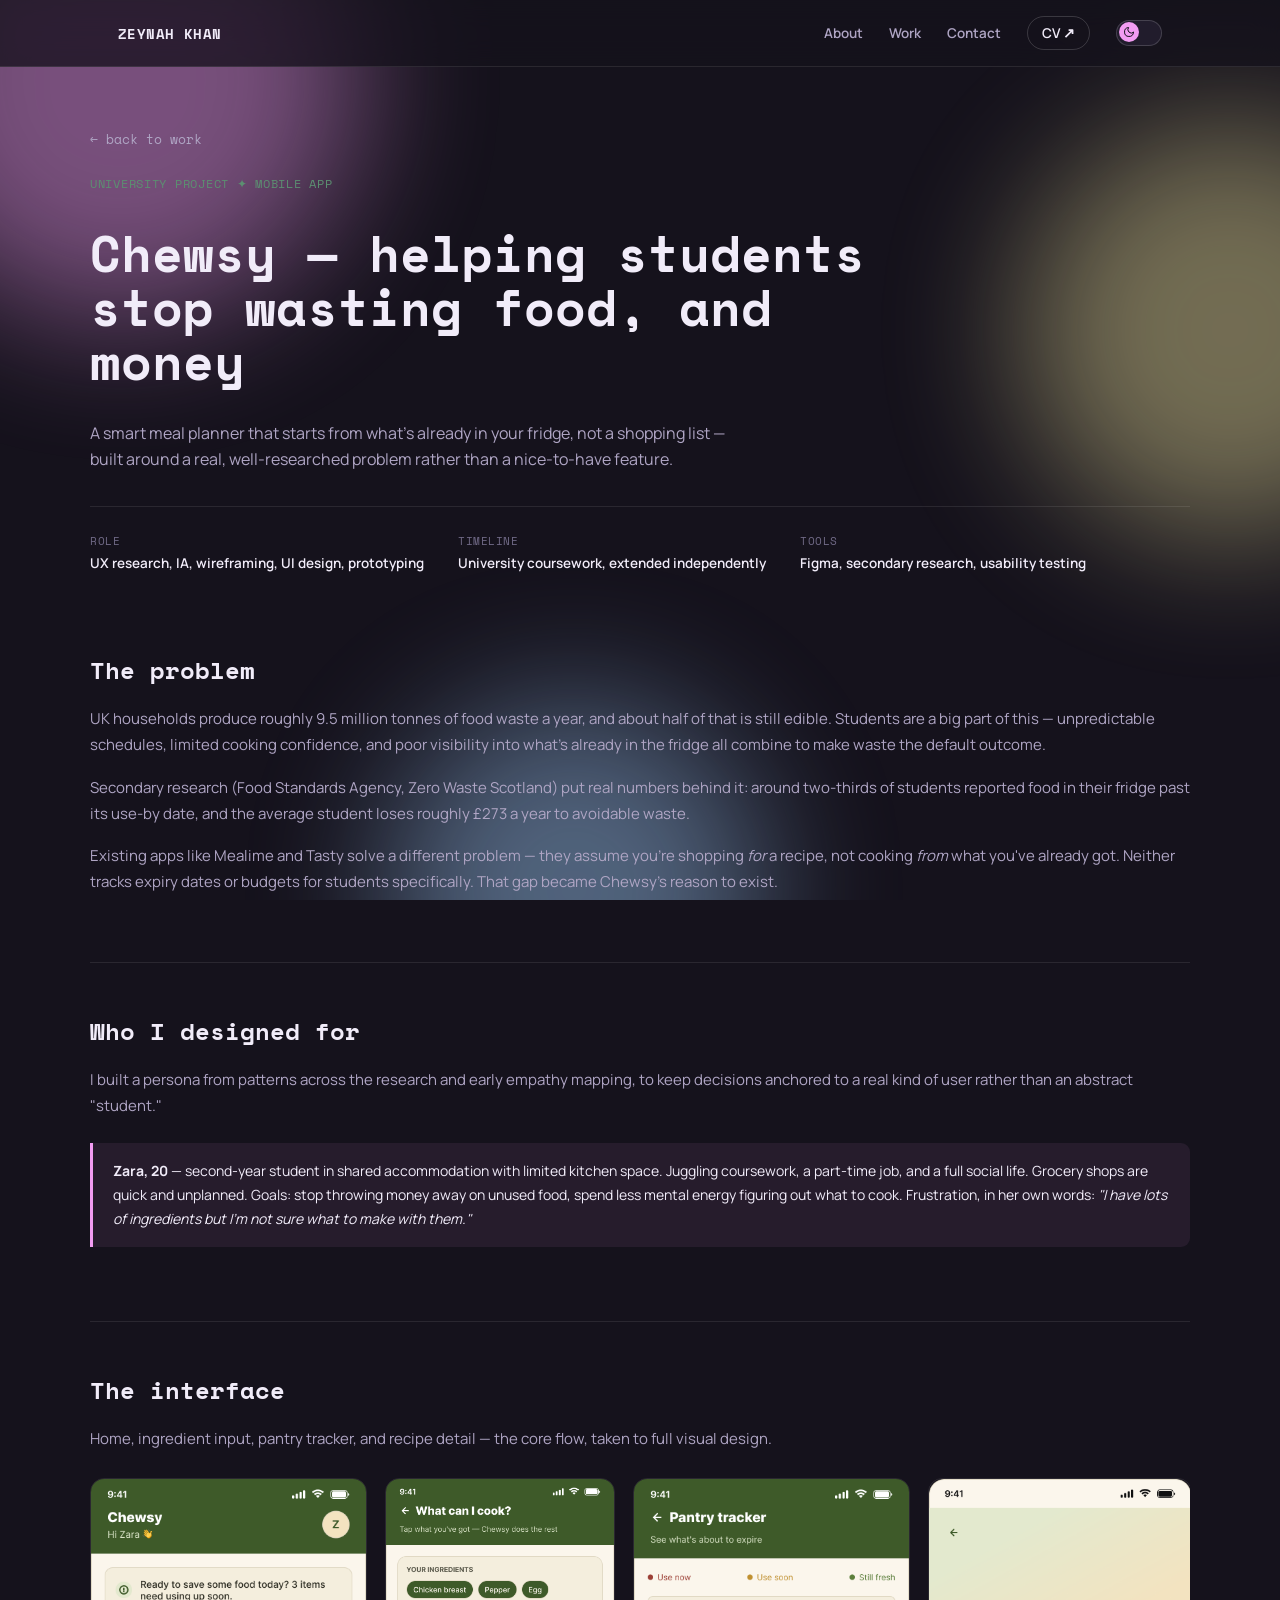
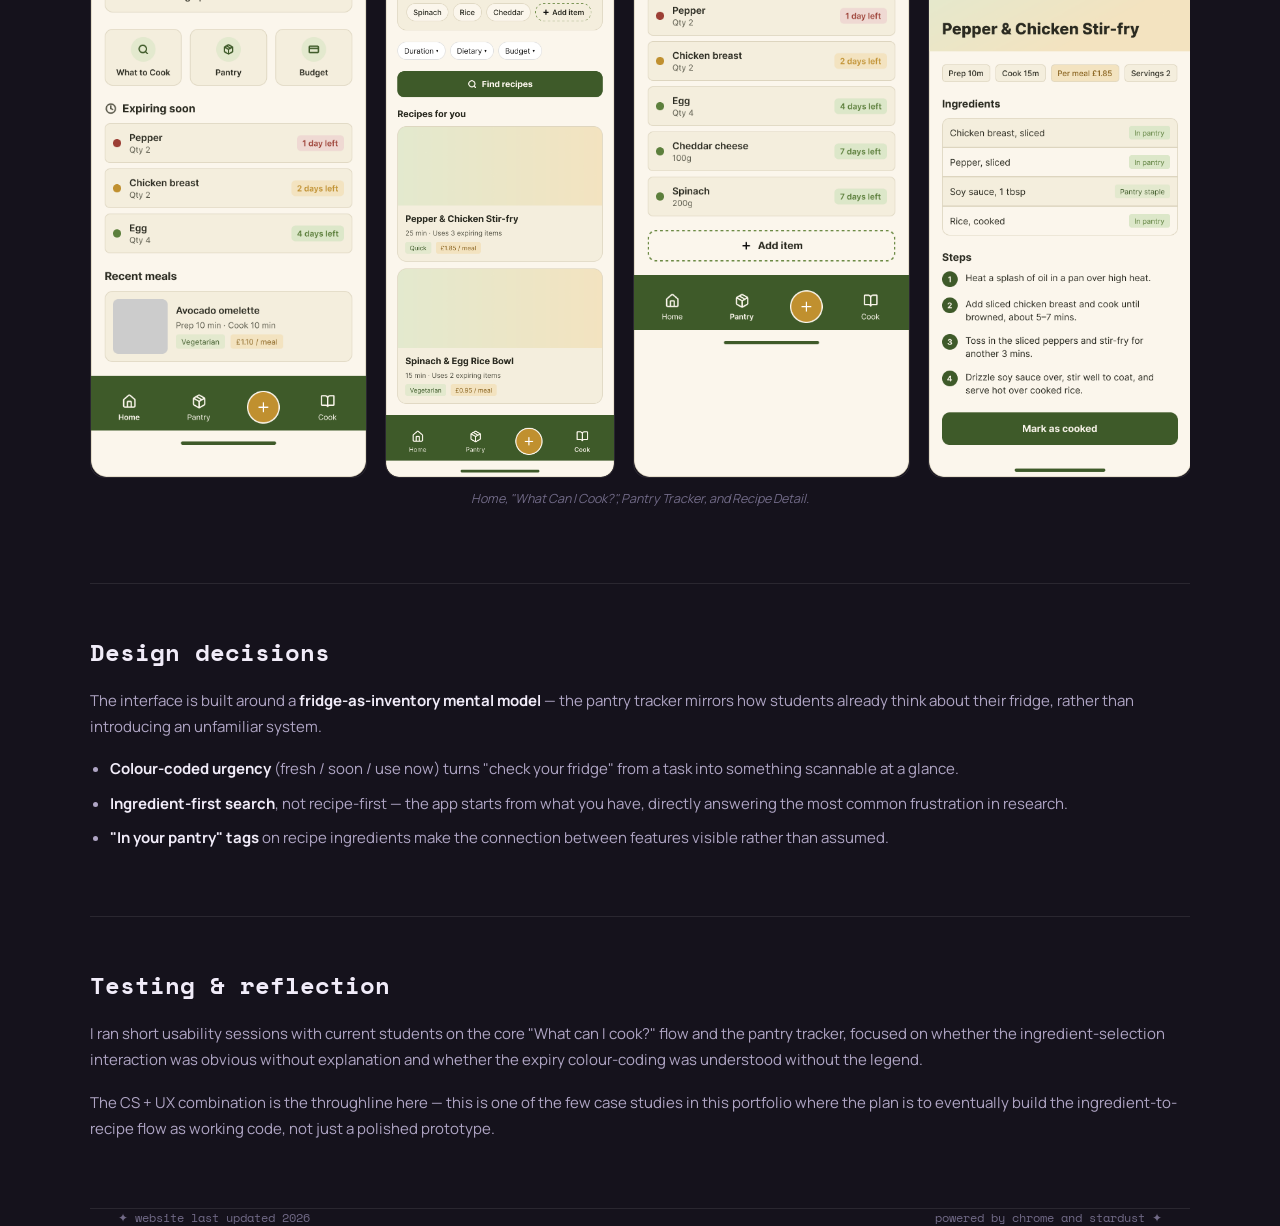
==== pages/chewsy.html @ 66c687a0 "Initial commit" ====
<!DOCTYPE html>
<html lang="en" data-theme="dark">
<head>
<meta charset="UTF-8">
<meta name="viewport" content="width=device-width, initial-scale=1.0">
<title>Chewsy — Zeynah Khan</title>
<link rel="stylesheet" href="../styles.css">
</head>
<body>

<div class="aura-field">
  <div class="aura-blob b1"></div>
  <div class="aura-blob b2"></div>
  <div class="aura-blob b3"></div>
</div>

<nav class="site-nav">
  <div class="nav-inner">
    <a href="../index.html" class="nav-name">ZEYNAH KHAN</a>
    <div class="nav-links">
      <a href="../index.html#about">About</a>
      <a href="../index.html#work">Work</a>
      <a href="../index.html#contact">Contact</a>
      <a href="../assets/cv/ZeynahKhan_CV.pdf" class="nav-cv">CV ↗</a>
      <div class="theme-toggle" onclick="toggleTheme()" role="button" aria-label="Toggle light and dark theme">
        <div class="toggle-knob">
          <svg class="icon-moon" viewBox="0 0 24 24" stroke-linecap="round" stroke-linejoin="round"><path d="M21 12.8A9 9 0 1111.2 3 7 7 0 0021 12.8z"/></svg>
          <svg class="icon-sun" viewBox="0 0 24 24" stroke-linecap="round" stroke-linejoin="round"><circle cx="12" cy="12" r="4"/><path d="M12 2v2M12 20v2M4.9 4.9l1.4 1.4M17.7 17.7l1.4 1.4M2 12h2M20 12h2M4.9 19.1l1.4-1.4M17.7 6.3l1.4-1.4"/></svg>
        </div>
      </div>
    </div>
  </div>
</nav>

<header class="wrap cs-header">
  <a href="../index.html#work" class="back-link">← back to work</a>
  <div class="cs-eyebrow">University project ✦ Mobile app</div>
  <h1 class="cs-title">Chewsy — helping students stop wasting food, and money</h1>
  <p class="cs-dek">A smart meal planner that starts from what's already in your fridge, not a shopping list — built around a real, well-researched problem rather than a nice-to-have feature.</p>
  <div class="cs-meta">
    <div class="cs-meta-item"><div class="l">Role</div><div class="v">UX research, IA, wireframing, UI design, prototyping</div></div>
    <div class="cs-meta-item"><div class="l">Timeline</div><div class="v">University coursework, extended independently</div></div>
    <div class="cs-meta-item"><div class="l">Tools</div><div class="v">Figma, secondary research, usability testing</div></div>
  </div>
</header>

<section class="wrap cs-section" style="border-top:none;">
  <div class="cs-h2">The problem</div>
  <div class="cs-body">
    <p>UK households produce roughly 9.5 million tonnes of food waste a year, and about half of that is still edible. Students are a big part of this — unpredictable schedules, limited cooking confidence, and poor visibility into what's already in the fridge all combine to make waste the default outcome.</p>
    <p>Secondary research (Food Standards Agency, Zero Waste Scotland) put real numbers behind it: around two-thirds of students reported food in their fridge past its use-by date, and the average student loses roughly £273 a year to avoidable waste.</p>
    <p>Existing apps like Mealime and Tasty solve a different problem — they assume you're shopping <em>for</em> a recipe, not cooking <em>from</em> what you've already got. Neither tracks expiry dates or budgets for students specifically. That gap became Chewsy's reason to exist.</p>
  </div>
</section>

<section class="wrap cs-section">
  <div class="cs-h2">Who I designed for</div>
  <div class="cs-body">
    <p>I built a persona from patterns across the research and early empathy mapping, to keep decisions anchored to a real kind of user rather than an abstract "student."</p>
  </div>
  <div class="callout">
    <p><strong>Zara, 20</strong> — second-year student in shared accommodation with limited kitchen space. Juggling coursework, a part-time job, and a full social life. Grocery shops are quick and unplanned. Goals: stop throwing money away on unused food, spend less mental energy figuring out what to cook. Frustration, in her own words: <em>"I have lots of ingredients but I'm not sure what to make with them."</em></p>
  </div>
</section>

<section class="wrap cs-section">
  <div class="cs-h2">The interface</div>
  <div class="cs-body">
    <p>Home, ingredient input, pantry tracker, and recipe detail — the core flow, taken to full visual design.</p>
  </div>
  <div class="cs-img-row">
    <img src="../assets/images/wireframe-home.png" alt="Chewsy Home screen">
    <img src="../assets/images/wireframe-cook.png" alt="Chewsy What Can I Cook screen">
    <img src="../assets/images/wireframe-pantry.png" alt="Chewsy Pantry Tracker screen">
    <img src="../assets/images/wireframe-recipe-detail.png" alt="Chewsy Recipe Detail screen">
  </div>
  <div style="text-align: center;" class="cs-caption">Home, "What Can I Cook?", Pantry Tracker, and Recipe Detail.</div>
</section>

<section class="wrap cs-section">
  <div class="cs-h2">Design decisions</div>
  <div class="cs-body">
    <p>The interface is built around a <strong>fridge-as-inventory mental model</strong> — the pantry tracker mirrors how students already think about their fridge, rather than introducing an unfamiliar system.</p>
    <ul>
      <li><strong>Colour-coded urgency</strong> (fresh / soon / use now) turns "check your fridge" from a task into something scannable at a glance.</li>
      <li><strong>Ingredient-first search</strong>, not recipe-first — the app starts from what you have, directly answering the most common frustration in research.</li>
      <li><strong>"In your pantry" tags</strong> on recipe ingredients make the connection between features visible rather than assumed.</li>
    </ul>
  </div>
</section>

<section class="wrap cs-section">
  <div class="cs-h2">Testing &amp; reflection</div>
  <div class="cs-body">
    <p>I ran short usability sessions with current students on the core "What can I cook?" flow and the pantry tracker, focused on whether the ingredient-selection interaction was obvious without explanation and whether the expiry colour-coding was understood without the legend.</p>
    <p>The CS + UX combination is the throughline here — this is one of the few case studies in this portfolio where the plan is to eventually build the ingredient-to-recipe flow as working code, not just a polished prototype.</p>
  </div>
</section>

<footer class="wrap">
  <div class="footer-row">
    <span>✦ website last updated 2026</span>
    <span>powered by chrome and stardust ✦</span>
  </div>
</footer>

<script src="../script.js"></script>
</body>
</html>
---- styles.css ----
/* ============================================
   ZEYNAH KHAN — PORTFOLIO
   Design system: terminal chrome + soft aura
   ============================================ */

@import url('https://fonts.googleapis.com/css2?family=Space+Mono:wght@400;700&family=Manrope:wght@400;500;600;700;800&display=swap');

:root{
  /* ---- dark (default) ---- */
  --ink:#15121C;
  --ink-raised:#1D1926;
  --ink-card:#211C2C;
  --line:rgba(255,255,255,0.09);
  --line-strong:rgba(255,255,255,0.16);
  --text:#F1ECF9;
  --text-sub:#AFA5C4;
  --text-faint:#716A87;

  --aura-violet:#f29cf2;
  --aura-peach:#e6dc97;
  --aura-blue:#9AC6F2;
  --phosphor:#47c87a;
  --phosphor-dim:#5C8F71;
  --signal:#F2C879;

  --code-keyword:#457fcb;
  --code-property:#8FCBEA;
  --code-string:#F2B880;
  --code-comment:#47c863;

  --mac-red:#F2857A;
  --mac-yellow:#F2C879;
  --mac-green:#8FE3B0;

  --radius-lg:20px;
  --radius-md:14px;
  --radius-sm:9px;
  --maxw:1100px;
}

[data-theme="light"]{
  --ink:#FAF6F0;
  --ink-raised:#FFFFFF;
  --ink-card:#FFFFFF;
  --line:rgba(21,18,28,0.1);
  --line-strong:rgba(21,18,28,0.18);
  --text:#1F1B29;
  --text-sub:#5C5570;
  --text-faint:#93899E;

  --phosphor-dim:#3E8A5C;
}

*{ box-sizing:border-box; }
html{ scroll-behavior:smooth; }
body{
  margin:0;
  background:var(--ink);
  color:var(--text);
  font-family:'Manrope',sans-serif;
  -webkit-font-smoothing:antialiased;
  transition:background .3s ease, color .3s ease;
  overflow-x:hidden;
}
::selection{ background:var(--aura-violet); color:#15121C; }
a{ color:inherit; text-decoration:none; }
img{ max-width:100%; display:block; }

.mono{ font-family:'Space Mono',monospace; }

/* ---- aura background ---- */
.aura-field{
  position:fixed; inset:0; z-index:0; pointer-events:none; overflow:hidden;
}
.aura-blob{
  position:absolute; border-radius:50%; filter:blur(70px); opacity:.45;
}
[data-theme="light"] .aura-blob{ opacity:.35; }
.aura-blob.b1{ width:480px;height:480px; background:var(--aura-violet); top:-160px; left:-120px; }
.aura-blob.b2{ width:420px;height:420px; background:var(--aura-peach); top:120px; right:-160px; }
.aura-blob.b3{ width:380px;height:380px; background:var(--aura-blue); bottom:-180px; left:30%; }

@media (prefers-reduced-motion: no-preference){
  .aura-blob{ animation:drift 22s ease-in-out infinite alternate; }
  .aura-blob.b2{ animation-duration:26s; animation-delay:-6s; }
  .aura-blob.b3{ animation-duration:30s; animation-delay:-12s; }
}
@keyframes drift{
  from{ transform:translate(0,0) scale(1); }
  to{ transform:translate(30px,-25px) scale(1.08); }
}

/* ---- layout shell ---- */
.wrap{ max-width:var(--maxw); margin:0 auto; padding:0 28px; position:relative; z-index:1; }

/* ---- nav ---- */
.site-nav{
  position:sticky; top:0; z-index:50;
  backdrop-filter:blur(14px) saturate(140%);
  background:color-mix(in srgb, var(--ink) 78%, transparent);
  border-bottom:1px solid var(--line);
}
.nav-inner{ display:flex; align-items:center; justify-content:space-between; padding:16px 28px; max-width:var(--maxw); margin:0 auto; }
.nav-name{ font-family:'Space Mono',monospace; font-weight:700; font-size:14px; letter-spacing:.03em; }
.nav-links{ display:flex; align-items:center; gap:26px; font-size:13.5px; font-weight:600; }
.nav-links a{ color:var(--text-sub); transition:color .15s ease; }
.nav-links a:hover{ color:var(--text); }
.nav-cv{
  color:var(--text) !important; border:1.4px solid var(--line-strong); border-radius:20px; padding:7px 14px;
}
.theme-toggle{
  width:46px; height:26px; border-radius:20px; background:var(--ink-card); border:1.4px solid var(--line-strong);
  position:relative; cursor:pointer; flex-shrink:0;
}
.toggle-knob{
  position:absolute; top:1px; left:2px; width:20px;height:20px; border-radius:50%;
  background:var(--aura-violet); display:flex; align-items:center; justify-content:center;
  transition:transform .25s ease, background .25s ease; transform:translateX(0);
}
.toggle-knob svg{ width:12px; height:12px; stroke:#15121C; fill:none; stroke-width:2; }
[data-theme="light"] .toggle-knob{ transform:translateX(20px); background:var(--signal); }
.icon-moon{ display:block; }
.icon-sun{ display:none; }
[data-theme="light"] .icon-moon{ display:none; }
[data-theme="light"] .icon-sun{ display:block; }
.mobile-nav-btn{ display:none; }

/* ---- eyebrow chip ---- */
.chip{
  display:inline-flex; align-items:center; gap:7px;
  font-family:'Space Mono',monospace; font-size:11px; font-weight:700; letter-spacing:.05em; text-transform:uppercase;
  padding:6px 12px; border-radius:20px; border:1px solid var(--line-strong); color:var(--text-sub);
}
.chip .dot{ width:6px;height:6px;border-radius:50%; background:var(--phosphor); box-shadow:0 0 8px var(--phosphor); }

/* ---- hero ---- */
.hero{ padding:96px 0 70px; position:relative; }
.hero-name{
  font-family:'Space Mono',monospace; font-weight:700;
  font-size:clamp(40px, 8vw, 76px); line-height:1.02; letter-spacing:-.01em; margin:22px 0 18px;
}
.cursor{ display:inline-block; width:.5ch; background:var(--phosphor); margin-left:4px; animation:blink 1s step-end infinite; }
@keyframes blink{ 50%{ opacity:0; } }
.hero-tag{ font-size:clamp(16px,2.4vw,20px); color:var(--text-sub); max-width:560px; line-height:1.5; }
.hero-cta{ display:flex; gap:14px; margin-top:34px; flex-wrap:wrap; }
.btn{
  font-family:'Manrope',sans-serif; font-weight:700; font-size:14px; padding:13px 22px; border-radius:14px;
  cursor:pointer; border:1.4px solid transparent; transition:transform .15s ease, opacity .15s ease;
}
.btn:hover{ transform:translateY(-1px); }
.btn-solid{ background:var(--text); color:var(--ink); }
[data-theme="light"] .btn-solid{ background:var(--ink-card); border:1.4px solid var(--line-strong); color:var(--text); }
.btn-ghost{ border-color:var(--line-strong); color:var(--text); }

/* ---- terminal window chrome (signature element) ---- */
.term{
  background:var(--ink-card); border:1px solid var(--line); border-radius:var(--radius-lg);
  overflow:hidden; box-shadow:0 30px 60px -30px rgba(0,0,0,0.5);
}
.term-head{
  display:flex; align-items:center; gap:16px; padding:12px 16px; border-bottom:1px solid var(--line);
  background:color-mix(in srgb, var(--ink-card) 92%, white 4%);
}
.term-dots{ display:flex; gap:6px; }
.term-dots span{ width:10px;height:10px;border-radius:50%; }
.term-dots span:nth-child(1){ background:var(--mac-red); }
.term-dots span:nth-child(2){ background:var(--mac-yellow); }
.term-dots span:nth-child(3){ background:var(--mac-green); }
.term-title{ font-family:'Space Mono',monospace; font-size:11.5px; color:var(--text-faint); }
.term-body{ padding:24px 26px; }

/* ---- about section ---- */
.section{ padding:70px 0; position:relative; }
.section-label{
  font-family:'Space Mono',monospace; font-size:12px; font-weight:700; letter-spacing:.08em; text-transform:uppercase;
  color:var(--text-faint); margin-bottom:20px; display:flex; align-items:center; gap:10px;
}
.section-label::after{ content:''; flex:1; height:1px; background:var(--line); }

.code-block{ font-family:'Space Mono',monospace; font-size:13.5px; line-height:1.9; }
.code-comment{ color:var(--code-comment); font-style: italic; }
.code-key{ color:var(--code-keyword); }
.code-string{ color:var(--code-string); }
.code-punct{ color:var(--text-faint); }
.code-property{ color:var(--code-property); }
.about-grid{ display:grid; grid-template-columns:1.1fr .9fr; gap:40px; align-items:center; }
.about-copy p{ color:var(--text-sub); line-height:1.75; font-size:15px; }
.focus-tags{ display:flex; flex-wrap:wrap; gap:8px; margin-top:18px; }
.focus-tag{
  font-family:'Space Mono',monospace; font-size:11.5px; padding:6px 11px; border-radius:8px;
  background:color-mix(in srgb, var(--phosphor) 14%, transparent); color:var(--phosphor-dim); border:1px solid color-mix(in srgb, var(--phosphor) 30%, transparent);
}

/* ---- project cards ---- */
.project-grid{ display:grid; grid-template-columns:repeat(2,1fr); gap:24px; }
.project-card{
  background:var(--ink-card); border:1px solid var(--line); border-radius:var(--radius-lg); overflow:hidden;
  display:flex; flex-direction:column; transition:transform .2s ease, border-color .2s ease;
}
.project-card:hover{ transform:translateY(-4px); border-color:var(--line-strong); }
.project-card.soon{ opacity:.55; }
.project-media{
  aspect-ratio:16/10; background:linear-gradient(150deg, var(--aura-violet), var(--aura-peach));
  position:relative; overflow:hidden; display:flex; align-items:center; justify-content:center;
}
.project-media img{ width:100%; height:100%; object-fit:cover; }
.project-media .ph{ font-family:'Space Mono',monospace; color:rgba(21,18,28,0.55); font-size:13px; font-weight:700; }
.project-body{ padding:22px; display:flex; flex-direction:column; gap:10px; flex:1; }
.project-eyebrow{ font-family:'Space Mono',monospace; font-size:10.5px; color:var(--text-faint); text-transform:uppercase; letter-spacing:.04em; }
.project-title{ font-family:'Space Mono',monospace; font-weight:700; font-size:19px; }
.project-desc{ font-size:13.5px; color:var(--text-sub); line-height:1.6; flex:1; }
.tag-row{ display:flex; flex-wrap:wrap; gap:6px; margin-top:4px; }
.tag{
  font-size:10.5px; font-weight:700; padding:4px 9px; border-radius:20px;
  background:color-mix(in srgb, var(--aura-violet) 16%, transparent); color:var(--aura-violet);
}
.project-link{ font-family:'Space Mono',monospace; font-size:12.5px; font-weight:700; color:var(--text); margin-top:6px; display:inline-flex; align-items:center; gap:6px; }

/* ---- contact ---- */
.contact-block{ text-align:center; padding:90px 0 60px; }
.contact-title{ font-family:'Space Mono',monospace; font-weight:700; font-size:clamp(30px,5vw,48px); }
.contact-sub{ color:var(--text-sub); margin-top:12px; font-size:15px; }
.contact-links{ display:flex; justify-content:center; gap:16px; margin-top:30px; flex-wrap:wrap; }
.contact-link{
  font-family:'Space Mono',monospace; font-size:13px; font-weight:700; padding:12px 20px; border-radius:14px;
  border:1.4px solid var(--line-strong);
}
.contact-link:hover{ border-color:var(--phosphor); color:var(--phosphor-dim); }

footer{ border-top:1px solid var(--line); padding:26px 0; }
.footer-row{ display:flex; justify-content:space-between; align-items:center; font-family:'Space Mono',monospace; font-size:11.5px; color:var(--text-faint); flex-wrap:wrap; gap:8px; }

/* ---- case study pages ---- */
.cs-header{ padding:60px 0 30px; }
.back-link{ font-family:'Space Mono',monospace; font-size:12.5px; color:var(--text-sub); display:inline-flex; align-items:center; gap:6px; margin-bottom:26px; }
.back-link:hover{ color:var(--text); }
.cs-eyebrow{ font-family:'Space Mono',monospace; font-size:12px; color:var(--phosphor-dim); text-transform:uppercase; letter-spacing:.06em; margin-bottom:14px; }
.cs-title{ font-family:'Space Mono',monospace; font-weight:700; font-size:clamp(30px,5.5vw,50px); line-height:1.08; max-width:820px; }
.cs-dek{ font-size:16px; color:var(--text-sub); max-width:640px; margin-top:16px; line-height:1.6; }
.cs-meta{ display:flex; gap:34px; flex-wrap:wrap; margin-top:34px; padding-top:26px; border-top:1px solid var(--line); }
.cs-meta-item .l{ font-family:'Space Mono',monospace; font-size:10.5px; color:var(--text-faint); text-transform:uppercase; letter-spacing:.05em; }
.cs-meta-item .v{ font-size:13.5px; font-weight:600; margin-top:5px; }

.cs-section{ padding:50px 0; border-top:1px solid var(--line); }
.cs-h2{ font-family:'Space Mono',monospace; font-weight:700; font-size:24px; margin-bottom:18px; }
.cs-body p{ color:var(--text-sub); line-height:1.75; font-size:15px; margin-bottom:16px; }
.cs-body strong{ color:var(--text); }
.cs-body ul{ color:var(--text-sub); line-height:1.75; font-size:15px; padding-left:20px; }
.cs-body li{ margin-bottom:8px; }
.cs-body a{ color:var(--phosphor-dim); text-decoration:underline; text-underline-offset:3px; }
.cs-img{ border-radius:var(--radius-md); border:1px solid var(--line); margin:26px 0; overflow:hidden; }
.cs-img img{ width:100%; }
.cs-caption{ font-size:12.5px; color:var(--text-faint); margin-top:-14px; margin-bottom:26px; font-style:italic; }

.cs-img-row{
  display:flex; gap:18px; overflow-x:auto; margin:26px 0;
}
.cs-img-row img{
  height:600px; width:auto; border-radius:var(--radius-md); border:1px solid var(--line); flex-shrink:0;
}

.cs-table{ width:100%; border-collapse:collapse; font-size:13.5px; margin:20px 0; }
.cs-table th, .cs-table td{ text-align:left; padding:10px 14px; border-bottom:1px solid var(--line); color:var(--text-sub); }
.cs-table th{ font-family:'Space Mono',monospace; font-size:11px; text-transform:uppercase; color:var(--text-faint); letter-spacing:.04em; }
.cs-table td:first-child{ color:var(--text); font-weight:600; }

.proto-embed{
  margin:30px 0; border-radius:var(--radius-lg); overflow:hidden; border:1px solid var(--line);
  background:var(--ink-card);
}
.proto-embed-head{ display:flex; align-items:center; justify-content:space-between; padding:14px 18px; border-bottom:1px solid var(--line); }
.proto-embed-head .term-title{ font-size:12px; }
.proto-open{ font-family:'Space Mono',monospace; font-size:11.5px; font-weight:700; color:var(--phosphor-dim); border:1px solid color-mix(in srgb, var(--phosphor) 40%, transparent); padding:6px 12px; border-radius:20px; }
.proto-embed iframe{ width:100%; height:780px; border:none; display:block; background:#EAE4EF; }

.callout{
  border-left:3px solid var(--aura-violet); background:color-mix(in srgb, var(--aura-violet) 8%, transparent);
  padding:16px 20px; border-radius:0 var(--radius-sm) var(--radius-sm) 0; margin:24px 0;
}
.callout p{ margin:0; color:var(--text); font-size:14px; line-height:1.7; }

.soon-box{
  text-align:center; padding:80px 20px; border:1px dashed var(--line-strong); border-radius:var(--radius-lg); margin-top:20px;
}
.soon-box .big{ font-family:'Space Mono',monospace; font-size:22px; font-weight:700; margin-bottom:10px; }
.soon-box p{ color:var(--text-sub); font-size:14px; }

/* ---- responsive ---- */
@media (max-width:860px){
  .about-grid{ grid-template-columns:1fr; gap:30px; }
  .project-grid{ grid-template-columns:1fr; }
  .cs-meta{ gap:20px; }
  .proto-embed iframe{ height:640px; }
}

@media (max-width:640px){
  .nav-inner{ padding:14px 18px; }
  .nav-links{ gap:12px; }
  .nav-links a:not(.nav-cv){ display:none; }
  .nav-cv{ padding:6px 11px; font-size:12.5px; }
  .hero{ padding:64px 0 46px; }
  .wrap{ padding:0 18px; }
  .section{ padding:50px 0; }
  .cs-header{ padding:40px 0 20px; }
}
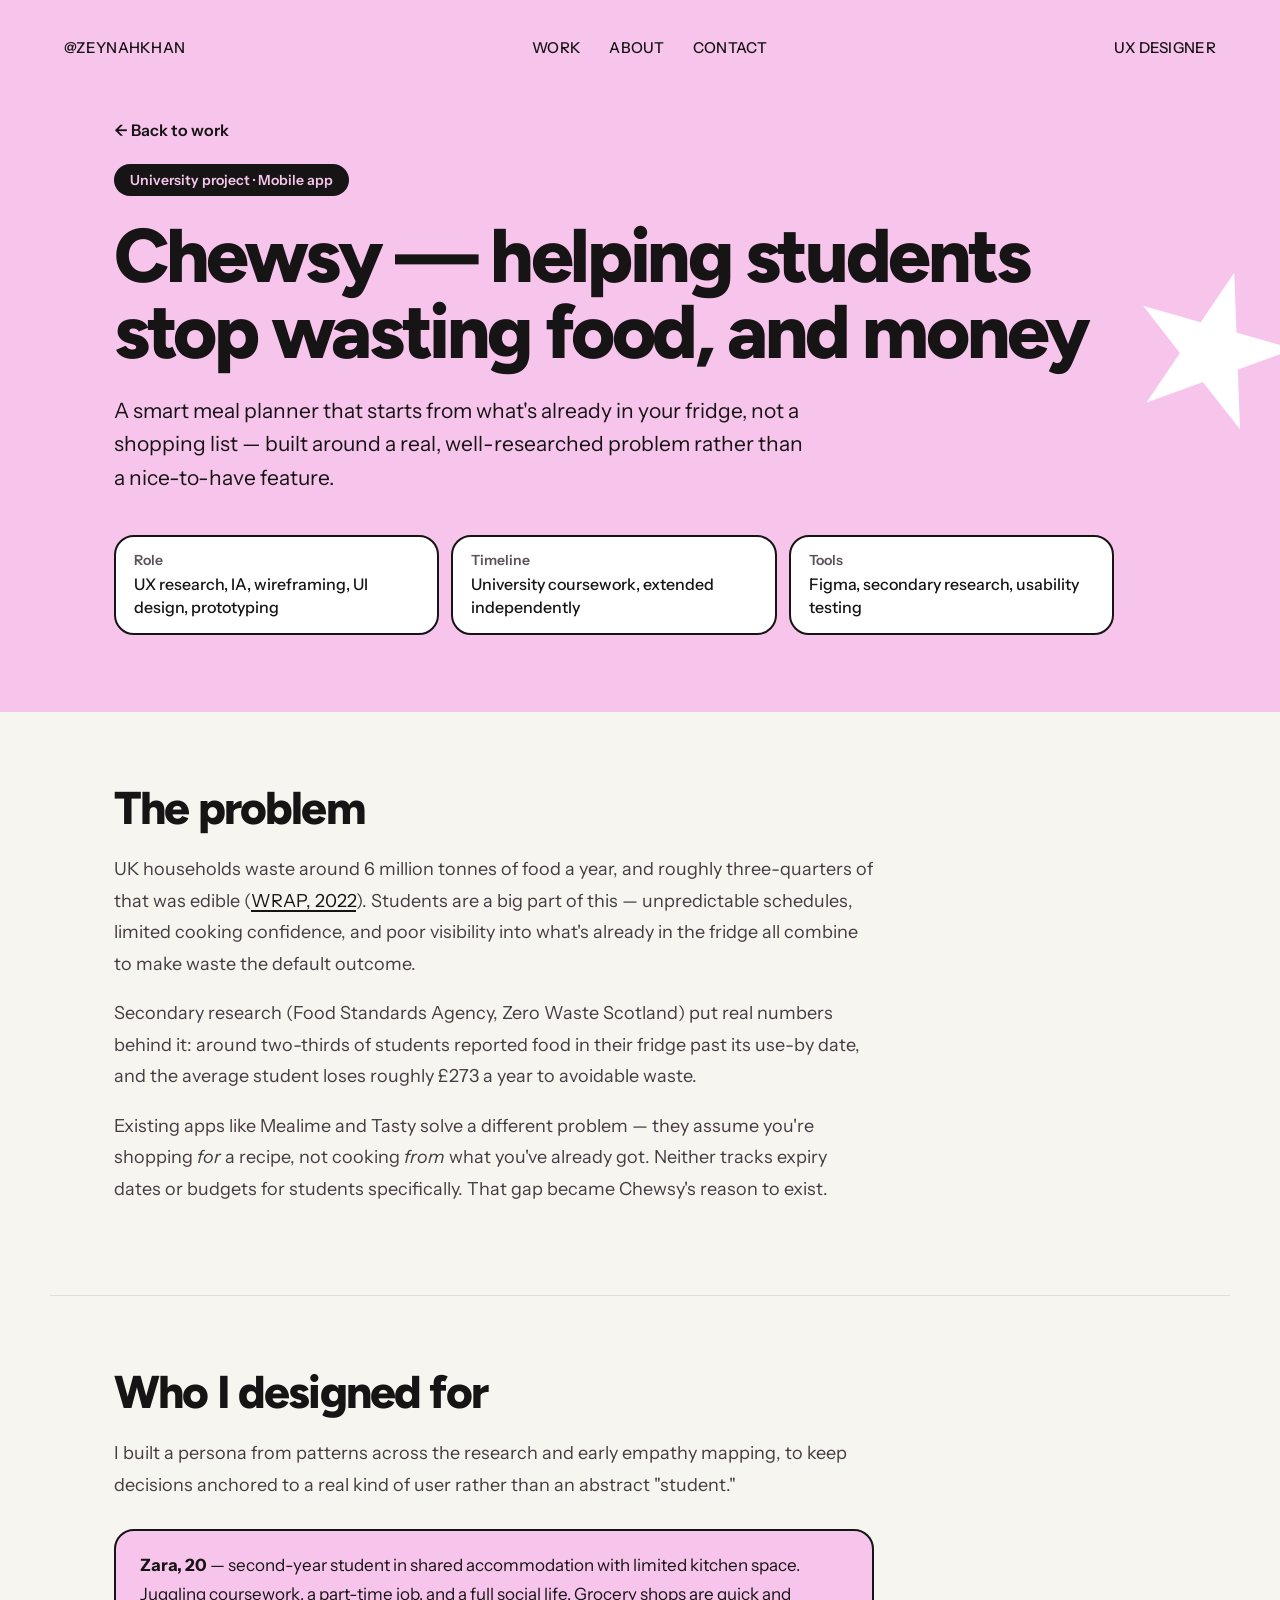
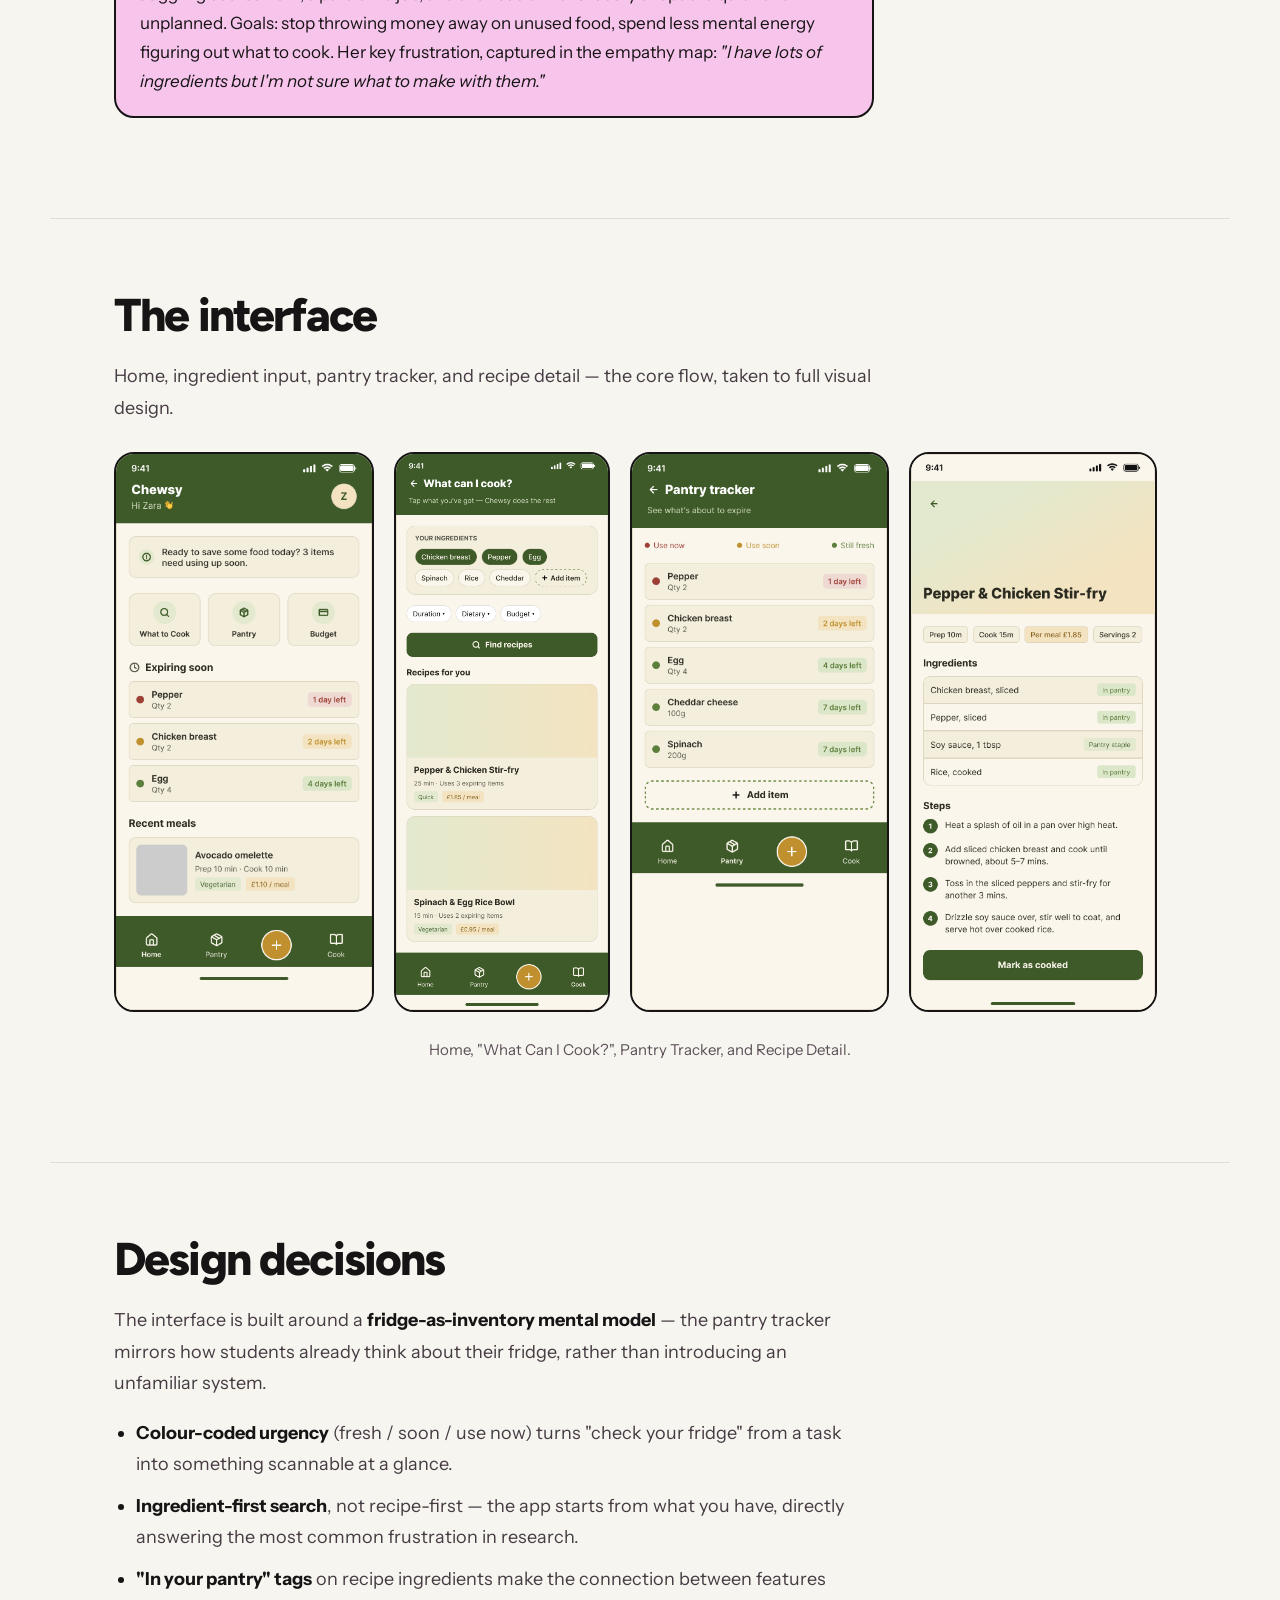
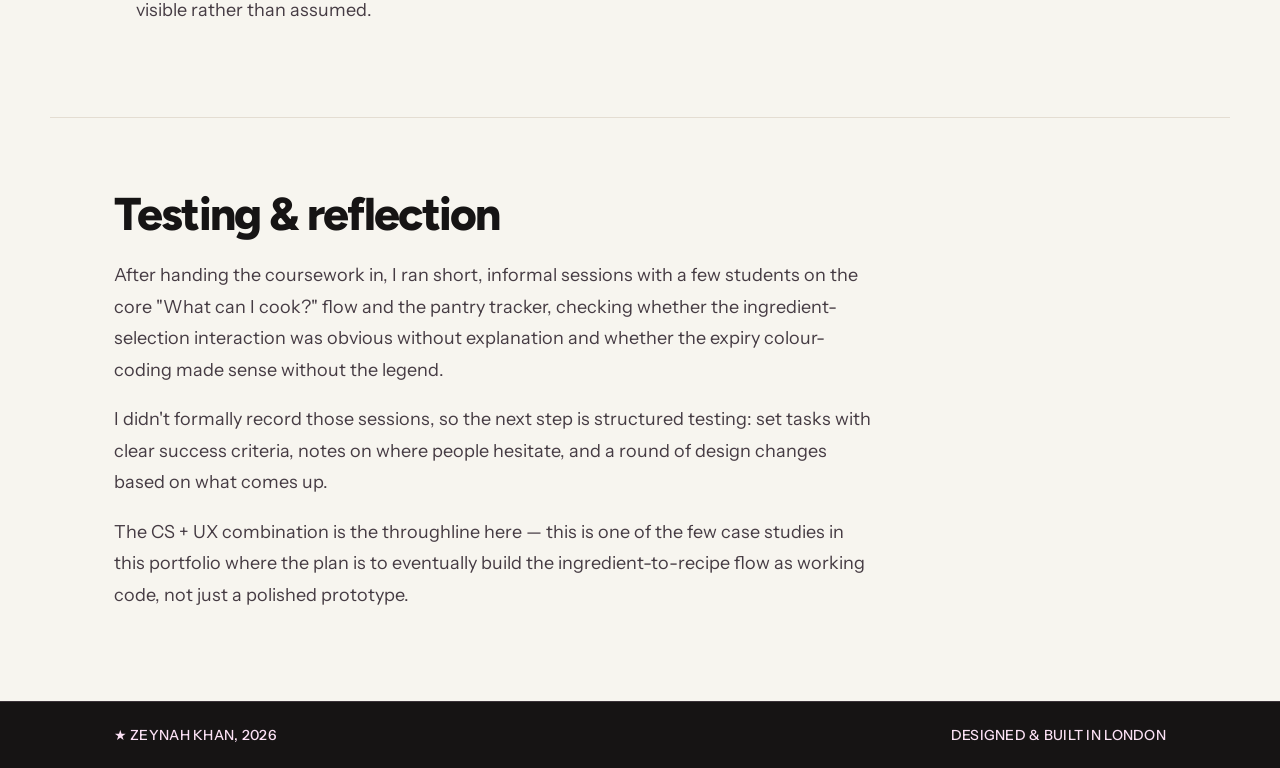
==== commit fad20a9e: "Redesigned portfolio" ====
--- a/pages/chewsy.html
+++ b/pages/chewsy.html
@@ -1,40 +1,30 @@
 <!DOCTYPE html>
-<html lang="en" data-theme="dark">
+<html lang="en">
 <head>
 <meta charset="UTF-8">
 <meta name="viewport" content="width=device-width, initial-scale=1.0">
 <title>Chewsy — Zeynah Khan</title>
+<meta name="theme-color" content="#f7c4ec">
+<link rel="icon" href="data:image/svg+xml,%3Csvg xmlns='http://www.w3.org/2000/svg' viewBox='0 0 32 32'%3E%3Crect width='32' height='32' rx='8' fill='%23f7c4ec'/%3E%3Ctext x='16' y='23' text-anchor='middle' font-family='Georgia,serif' font-size='20' fill='%23161414'%3Ezk%3C/text%3E%3C/svg%3E">
+<link rel="preconnect" href="https://fonts.googleapis.com">
+<link rel="preconnect" href="https://fonts.gstatic.com" crossorigin>
+<link rel="stylesheet" href="https://fonts.googleapis.com/css2?family=Figtree:wght@500;700;800&family=Instrument+Sans:wght@400;500;600&family=Instrument+Serif&display=swap">
 <link rel="stylesheet" href="../styles.css">
 </head>
-<body>
+<body class="case">
 
-<div class="aura-field">
-  <div class="aura-blob b1"></div>
-  <div class="aura-blob b2"></div>
-  <div class="aura-blob b3"></div>
-</div>
+<a class="skip-link" href="#content">Skip to content</a>
 
-<nav class="site-nav">
-  <div class="nav-inner">
-    <a href="../index.html" class="nav-name">ZEYNAH KHAN</a>
-    <div class="nav-links">
-      <a href="../index.html#about">About</a>
-      <a href="../index.html#work">Work</a>
-      <a href="../index.html#contact">Contact</a>
-      <a href="../assets/cv/ZeynahKhan_CV.pdf" class="nav-cv">CV ↗</a>
-      <div class="theme-toggle" onclick="toggleTheme()" role="button" aria-label="Toggle light and dark theme">
-        <div class="toggle-knob">
-          <svg class="icon-moon" viewBox="0 0 24 24" stroke-linecap="round" stroke-linejoin="round"><path d="M21 12.8A9 9 0 1111.2 3 7 7 0 0021 12.8z"/></svg>
-          <svg class="icon-sun" viewBox="0 0 24 24" stroke-linecap="round" stroke-linejoin="round"><circle cx="12" cy="12" r="4"/><path d="M12 2v2M12 20v2M4.9 4.9l1.4 1.4M17.7 17.7l1.4 1.4M2 12h2M20 12h2M4.9 19.1l1.4-1.4M17.7 6.3l1.4-1.4"/></svg>
-        </div>
-      </div>
-    </div>
-  </div>
+<div class="case-top">
+<nav class="site-nav" aria-label="Main">
+  <a href="../index.html">@zeynahkhan</a>
+  <div class="nav-links"><a href="../index.html#work">Work</a><a href="../index.html#about">About</a><a href="../index.html#contact">Contact</a></div>
+  <span class="nav-role">UX designer</span>
 </nav>
 
 <header class="wrap cs-header">
-  <a href="../index.html#work" class="back-link">← back to work</a>
-  <div class="cs-eyebrow">University project ✦ Mobile app</div>
+  <a href="../index.html#work" class="back-link">← Back to work</a>
+  <div class="cs-eyebrow">University project · Mobile app</div>
   <h1 class="cs-title">Chewsy — helping students stop wasting food, and money</h1>
   <p class="cs-dek">A smart meal planner that starts from what's already in your fridge, not a shopping list — built around a real, well-researched problem rather than a nice-to-have feature.</p>
   <div class="cs-meta">
@@ -43,11 +33,14 @@
     <div class="cs-meta-item"><div class="l">Tools</div><div class="v">Figma, secondary research, usability testing</div></div>
   </div>
 </header>
+</div>
+
+<main id="content">
 
 <section class="wrap cs-section" style="border-top:none;">
   <div class="cs-h2">The problem</div>
   <div class="cs-body">
-    <p>UK households produce roughly 9.5 million tonnes of food waste a year, and about half of that is still edible. Students are a big part of this — unpredictable schedules, limited cooking confidence, and poor visibility into what's already in the fridge all combine to make waste the default outcome.</p>
+    <p>UK households waste around 6 million tonnes of food a year, and roughly three-quarters of that was edible (<a href="https://www.wrap.ngo/resources/report/household-food-and-drink-waste-uk-2022">WRAP, 2022</a>). Students are a big part of this — unpredictable schedules, limited cooking confidence, and poor visibility into what's already in the fridge all combine to make waste the default outcome.</p>
     <p>Secondary research (Food Standards Agency, Zero Waste Scotland) put real numbers behind it: around two-thirds of students reported food in their fridge past its use-by date, and the average student loses roughly £273 a year to avoidable waste.</p>
     <p>Existing apps like Mealime and Tasty solve a different problem — they assume you're shopping <em>for</em> a recipe, not cooking <em>from</em> what you've already got. Neither tracks expiry dates or budgets for students specifically. That gap became Chewsy's reason to exist.</p>
   </div>
@@ -59,7 +52,7 @@
     <p>I built a persona from patterns across the research and early empathy mapping, to keep decisions anchored to a real kind of user rather than an abstract "student."</p>
   </div>
   <div class="callout">
-    <p><strong>Zara, 20</strong> — second-year student in shared accommodation with limited kitchen space. Juggling coursework, a part-time job, and a full social life. Grocery shops are quick and unplanned. Goals: stop throwing money away on unused food, spend less mental energy figuring out what to cook. Frustration, in her own words: <em>"I have lots of ingredients but I'm not sure what to make with them."</em></p>
+    <p><strong>Zara, 20</strong> — second-year student in shared accommodation with limited kitchen space. Juggling coursework, a part-time job, and a full social life. Grocery shops are quick and unplanned. Goals: stop throwing money away on unused food, spend less mental energy figuring out what to cook. Her key frustration, captured in the empathy map: <em>"I have lots of ingredients but I'm not sure what to make with them."</em></p>
   </div>
 </section>
 
@@ -92,18 +85,20 @@
 <section class="wrap cs-section">
   <div class="cs-h2">Testing &amp; reflection</div>
   <div class="cs-body">
-    <p>I ran short usability sessions with current students on the core "What can I cook?" flow and the pantry tracker, focused on whether the ingredient-selection interaction was obvious without explanation and whether the expiry colour-coding was understood without the legend.</p>
+    <p>After handing the coursework in, I ran short, informal sessions with a few students on the core "What can I cook?" flow and the pantry tracker, checking whether the ingredient-selection interaction was obvious without explanation and whether the expiry colour-coding made sense without the legend.</p>
+    <p>I didn't formally record those sessions, so the next step is structured testing: set tasks with clear success criteria, notes on where people hesitate, and a round of design changes based on what comes up.</p>
     <p>The CS + UX combination is the throughline here — this is one of the few case studies in this portfolio where the plan is to eventually build the ingredient-to-recipe flow as working code, not just a polished prototype.</p>
   </div>
 </section>
 
-<footer class="wrap">
+</main>
+
+<footer class="site-footer">
   <div class="footer-row">
-    <span>✦ website last updated 2026</span>
-    <span>powered by chrome and stardust ✦</span>
+    <span>★ Zeynah Khan, 2026</span>
+    <span>Designed &amp; built in London</span>
   </div>
 </footer>
 
-<script src="../script.js"></script>
 </body>
 </html>
--- a/styles.css
+++ b/styles.css
@@ -1,305 +1,268 @@
 /* ============================================
    ZEYNAH KHAN — PORTFOLIO
-   Design system: terminal chrome + soft aura
+   Design: pink + ink, bold sans with a serif twist.
+   Fonts are loaded in each page's <head>.
    ============================================ */
 
-@import url('https://fonts.googleapis.com/css2?family=Space+Mono:wght@400;700&family=Manrope:wght@400;500;600;700;800&display=swap');
-
 :root{
-  /* ---- dark (default) ---- */
-  --ink:#15121C;
-  --ink-raised:#1D1926;
-  --ink-card:#211C2C;
-  --line:rgba(255,255,255,0.09);
-  --line-strong:rgba(255,255,255,0.16);
-  --text:#F1ECF9;
-  --text-sub:#AFA5C4;
-  --text-faint:#716A87;
-
-  --aura-violet:#f29cf2;
-  --aura-peach:#e6dc97;
-  --aura-blue:#9AC6F2;
-  --phosphor:#47c87a;
-  --phosphor-dim:#5C8F71;
-  --signal:#F2C879;
-
-  --code-keyword:#457fcb;
-  --code-property:#8FCBEA;
-  --code-string:#F2B880;
-  --code-comment:#47c863;
-
-  --mac-red:#F2857A;
-  --mac-yellow:#F2C879;
-  --mac-green:#8FE3B0;
-
-  --radius-lg:20px;
-  --radius-md:14px;
-  --radius-sm:9px;
-  --maxw:1100px;
-}
-
-[data-theme="light"]{
-  --ink:#FAF6F0;
-  --ink-raised:#FFFFFF;
-  --ink-card:#FFFFFF;
-  --line:rgba(21,18,28,0.1);
-  --line-strong:rgba(21,18,28,0.18);
-  --text:#1F1B29;
-  --text-sub:#5C5570;
-  --text-faint:#93899E;
-
-  --phosphor-dim:#3E8A5C;
+  --pink:#f7c4ec;
+  --pink-soft:#fbe1f5;
+  --cream:#f7f5ef;
+  --blue:#c9d4f2;
+  --white:#ffffff;
+  --ink:#161414;
+  --ink-sub:#453b43;
+  --ink-soft:#5c5059;
+
+  --sans:'Instrument Sans', system-ui, sans-serif;
+  --display:'Figtree', system-ui, sans-serif;
+  --serif:'Instrument Serif', Georgia, serif;
+
+  --maxw:1180px;
+  --gutter:clamp(20px, 5vw, 64px);
+  --radius-lg:28px;
+  --radius-md:20px;
+  --line:2px solid var(--ink);
 }
 
 *{ box-sizing:border-box; }
 html{ scroll-behavior:smooth; }
+@media (prefers-reduced-motion: reduce){ html{ scroll-behavior:auto; } }
 body{
-  margin:0;
-  background:var(--ink);
-  color:var(--text);
-  font-family:'Manrope',sans-serif;
-  -webkit-font-smoothing:antialiased;
-  transition:background .3s ease, color .3s ease;
-  overflow-x:hidden;
-}
-::selection{ background:var(--aura-violet); color:#15121C; }
-a{ color:inherit; text-decoration:none; }
+  margin:0; background:var(--cream); color:var(--ink);
+  font-family:var(--sans); font-size:18px; line-height:1.6;
+  -webkit-font-smoothing:antialiased; overflow-x:hidden;
+}
 img{ max-width:100%; display:block; }
-
-.mono{ font-family:'Space Mono',monospace; }
-
-/* ---- aura background ---- */
-.aura-field{
-  position:fixed; inset:0; z-index:0; pointer-events:none; overflow:hidden;
-}
-.aura-blob{
-  position:absolute; border-radius:50%; filter:blur(70px); opacity:.45;
-}
-[data-theme="light"] .aura-blob{ opacity:.35; }
-.aura-blob.b1{ width:480px;height:480px; background:var(--aura-violet); top:-160px; left:-120px; }
-.aura-blob.b2{ width:420px;height:420px; background:var(--aura-peach); top:120px; right:-160px; }
-.aura-blob.b3{ width:380px;height:380px; background:var(--aura-blue); bottom:-180px; left:30%; }
-
-@media (prefers-reduced-motion: no-preference){
-  .aura-blob{ animation:drift 22s ease-in-out infinite alternate; }
-  .aura-blob.b2{ animation-duration:26s; animation-delay:-6s; }
-  .aura-blob.b3{ animation-duration:30s; animation-delay:-12s; }
-}
-@keyframes drift{
-  from{ transform:translate(0,0) scale(1); }
-  to{ transform:translate(30px,-25px) scale(1.08); }
-}
-
-/* ---- layout shell ---- */
-.wrap{ max-width:var(--maxw); margin:0 auto; padding:0 28px; position:relative; z-index:1; }
-
-/* ---- nav ---- */
+a{ color:inherit; }
+::selection{ background:var(--ink); color:var(--pink); }
+:focus-visible{ outline:3px solid var(--ink); outline-offset:3px; border-radius:8px; }
+.contact :focus-visible, .site-footer :focus-visible{ outline-color:var(--pink); }
+
+.skip-link{
+  position:absolute; left:16px; top:-60px; z-index:100;
+  background:var(--ink); color:var(--pink); padding:10px 16px; border-radius:999px; font-weight:600; text-decoration:none;
+}
+.skip-link:focus{ top:12px; }
+
+.wrap{ max-width:var(--maxw); margin:0 auto; padding-left:var(--gutter); padding-right:var(--gutter); }
+
+/* decorative stars */
+.star{ position:absolute; line-height:1; pointer-events:none; user-select:none; }
+
+/* ---------- nav ---------- */
 .site-nav{
-  position:sticky; top:0; z-index:50;
-  backdrop-filter:blur(14px) saturate(140%);
-  background:color-mix(in srgb, var(--ink) 78%, transparent);
-  border-bottom:1px solid var(--line);
-}
-.nav-inner{ display:flex; align-items:center; justify-content:space-between; padding:16px 28px; max-width:var(--maxw); margin:0 auto; }
-.nav-name{ font-family:'Space Mono',monospace; font-weight:700; font-size:14px; letter-spacing:.03em; }
-.nav-links{ display:flex; align-items:center; gap:26px; font-size:13.5px; font-weight:600; }
-.nav-links a{ color:var(--text-sub); transition:color .15s ease; }
-.nav-links a:hover{ color:var(--text); }
-.nav-cv{
-  color:var(--text) !important; border:1.4px solid var(--line-strong); border-radius:20px; padding:7px 14px;
-}
-.theme-toggle{
-  width:46px; height:26px; border-radius:20px; background:var(--ink-card); border:1.4px solid var(--line-strong);
-  position:relative; cursor:pointer; flex-shrink:0;
-}
-.toggle-knob{
-  position:absolute; top:1px; left:2px; width:20px;height:20px; border-radius:50%;
-  background:var(--aura-violet); display:flex; align-items:center; justify-content:center;
-  transition:transform .25s ease, background .25s ease; transform:translateX(0);
-}
-.toggle-knob svg{ width:12px; height:12px; stroke:#15121C; fill:none; stroke-width:2; }
-[data-theme="light"] .toggle-knob{ transform:translateX(20px); background:var(--signal); }
-.icon-moon{ display:block; }
-.icon-sun{ display:none; }
-[data-theme="light"] .icon-moon{ display:none; }
-[data-theme="light"] .icon-sun{ display:block; }
-.mobile-nav-btn{ display:none; }
-
-/* ---- eyebrow chip ---- */
-.chip{
-  display:inline-flex; align-items:center; gap:7px;
-  font-family:'Space Mono',monospace; font-size:11px; font-weight:700; letter-spacing:.05em; text-transform:uppercase;
-  padding:6px 12px; border-radius:20px; border:1px solid var(--line-strong); color:var(--text-sub);
-}
-.chip .dot{ width:6px;height:6px;border-radius:50%; background:var(--phosphor); box-shadow:0 0 8px var(--phosphor); }
-
-/* ---- hero ---- */
-.hero{ padding:96px 0 70px; position:relative; }
-.hero-name{
-  font-family:'Space Mono',monospace; font-weight:700;
-  font-size:clamp(40px, 8vw, 76px); line-height:1.02; letter-spacing:-.01em; margin:22px 0 18px;
-}
-.cursor{ display:inline-block; width:.5ch; background:var(--phosphor); margin-left:4px; animation:blink 1s step-end infinite; }
-@keyframes blink{ 50%{ opacity:0; } }
-.hero-tag{ font-size:clamp(16px,2.4vw,20px); color:var(--text-sub); max-width:560px; line-height:1.5; }
-.hero-cta{ display:flex; gap:14px; margin-top:34px; flex-wrap:wrap; }
+  position:relative; z-index:2;
+  display:flex; flex-wrap:wrap; justify-content:space-between; align-items:center; gap:16px;
+  padding:clamp(20px,3vw,40px) var(--gutter);
+  font:500 15px var(--sans); letter-spacing:.02em; text-transform:uppercase;
+}
+.site-nav a{ text-decoration:none; }
+.site-nav a:hover{ opacity:.65; }
+.nav-links{ display:flex; gap:clamp(16px,2.5vw,28px); }
+
+/* ---------- buttons & pills ---------- */
 .btn{
-  font-family:'Manrope',sans-serif; font-weight:700; font-size:14px; padding:13px 22px; border-radius:14px;
-  cursor:pointer; border:1.4px solid transparent; transition:transform .15s ease, opacity .15s ease;
-}
-.btn:hover{ transform:translateY(-1px); }
-.btn-solid{ background:var(--text); color:var(--ink); }
-[data-theme="light"] .btn-solid{ background:var(--ink-card); border:1.4px solid var(--line-strong); color:var(--text); }
-.btn-ghost{ border-color:var(--line-strong); color:var(--text); }
-
-/* ---- terminal window chrome (signature element) ---- */
-.term{
-  background:var(--ink-card); border:1px solid var(--line); border-radius:var(--radius-lg);
-  overflow:hidden; box-shadow:0 30px 60px -30px rgba(0,0,0,0.5);
-}
-.term-head{
-  display:flex; align-items:center; gap:16px; padding:12px 16px; border-bottom:1px solid var(--line);
-  background:color-mix(in srgb, var(--ink-card) 92%, white 4%);
-}
+  display:inline-flex; align-items:center; justify-content:center;
+  border-radius:999px; padding:16px 28px; text-decoration:none;
+  font:700 17px var(--display);
+  transition:transform .15s ease, opacity .15s ease;
+}
+.btn:hover{ transform:translateY(-2px); }
+.btn-ink{ background:var(--ink); color:var(--pink); }
+.btn-outline{ border:var(--line); padding:14px 26px; }
+.btn-pink{ background:var(--pink); color:var(--ink); }
+.btn-outline-pink{ border:2px solid var(--pink); color:var(--pink); padding:14px 26px; }
+.pill{
+  display:inline-flex; align-items:center; border-radius:999px; padding:6px 14px;
+  font:600 14px var(--sans); border:1.5px solid var(--ink);
+}
+.pill-ink{ background:var(--ink); color:var(--pink); border-color:var(--ink); }
+
+/* ---------- hero ---------- */
+.hero{
+  position:relative; overflow:hidden; min-height:100vh; min-height:100svh;
+  background:var(--pink); display:flex; flex-direction:column;
+}
+.hero .star-big{ left:-4vw; top:38%; font-size:clamp(120px,18vw,260px); color:var(--white); transform:rotate(-14deg); }
+.hero .star-small{ right:5vw; top:14%; font-size:clamp(64px,9vw,130px); color:var(--ink); transform:rotate(20deg); }
+.hero-main{
+  position:relative; flex:1; display:flex; flex-direction:column; align-items:center; justify-content:center;
+  padding:clamp(24px,4vw,48px) var(--gutter) clamp(48px,6vw,80px); text-align:center;
+}
+.hero-name{ margin:0; display:flex; flex-direction:column; align-items:center; }
+.hero-name .first{ font:800 clamp(88px,16vw,200px)/.8 var(--display); letter-spacing:-.06em; }
+.hero-name .last{ font:400 clamp(112px,21vw,260px)/.8 var(--serif); letter-spacing:-.05em; margin-top:-.04em; }
+.hero-badge{
+  position:relative; margin-top:clamp(-30px,-2.4vw,-14px);
+  background:var(--ink); color:var(--pink); border-radius:50%;
+  padding:clamp(12px,1.5vw,18px) clamp(32px,5.5vw,64px);
+  font:800 clamp(28px,4.6vw,56px) var(--display); letter-spacing:-.04em; white-space:nowrap;
+}
+.hero-tag{ margin:clamp(32px,4vw,48px) 0 0; font-size:clamp(18px,1.7vw,22px); line-height:1.5; max-width:560px; text-wrap:pretty; }
+.hero-cta{ display:flex; flex-wrap:wrap; justify-content:center; gap:12px; margin-top:28px; }
+.hero-foot{
+  position:relative; display:flex; flex-wrap:wrap; justify-content:space-between; gap:12px;
+  padding:0 var(--gutter) clamp(20px,3vw,36px);
+  font:500 14px var(--sans); letter-spacing:.02em; text-transform:uppercase;
+}
+.status{ display:flex; align-items:center; gap:8px; }
+.status .dot{ width:9px; height:9px; border-radius:50%; background:var(--ink); }
+.hero-foot a{ text-decoration:none; }
+
+/* ---------- section headings (bold + serif mix) ---------- */
+.mix{ margin:0; line-height:.9; letter-spacing:-.04em; }
+.mix .b{ font:800 clamp(52px,8vw,104px)/.9 var(--display); letter-spacing:-.05em; }
+.mix .s{ font:400 clamp(60px,9.4vw,124px)/.9 var(--serif); letter-spacing:-.03em; }
+
+/* ---------- work ---------- */
+.work{ position:relative; background:var(--cream); padding:clamp(72px,9vw,120px) 0; }
+.section-head{ display:flex; align-items:flex-end; justify-content:space-between; gap:32px; flex-wrap:wrap; margin-bottom:clamp(36px,5vw,56px); }
+.section-note{ margin:0; max-width:360px; font-size:18px; color:var(--ink-sub); }
+
+.project-grid{ display:grid; grid-template-columns:repeat(2, minmax(0,1fr)); gap:clamp(20px,3vw,32px); }
+.project-card{
+  background:var(--white); border:var(--line); border-radius:var(--radius-lg);
+  padding:clamp(18px,2vw,24px); display:flex; flex-direction:column; gap:14px;
+  text-decoration:none; color:var(--ink);
+  transition:transform .2s ease, box-shadow .2s ease;
+}
+.project-card:hover{ transform:translateY(-4px); box-shadow:6px 6px 0 var(--ink); }
+.project-card.featured{
+  grid-column:1 / -1; background:var(--pink);
+  display:grid; grid-template-columns:minmax(0,1.3fr) minmax(0,1fr); gap:clamp(20px,3vw,36px); align-items:center;
+}
+.project-media{ border-radius:18px; overflow:hidden; height:230px; background:#efe9f5; border:var(--line); }
+.featured .project-media{ height:auto; aspect-ratio:16/9; background:var(--white); }
+.project-media img{ width:100%; height:100%; object-fit:cover; object-position:left top; }
+.project-media.dark{ background:#121212; }
+.project-media.dark img{ object-fit:contain; object-position:center; }
+.project-body{ display:flex; flex-direction:column; gap:14px; }
+.project-meta{ display:flex; flex-wrap:wrap; align-items:center; gap:10px; font-size:15px; color:var(--ink-sub); }
+.project-title{ margin:0; font:800 clamp(34px,3.6vw,46px)/1 var(--display); letter-spacing:-.04em; }
+.featured .project-title{ font-size:clamp(44px,5vw,64px); }
+.project-desc{ margin:0; font-size:17px; line-height:1.6; color:var(--ink-sub); }
+.featured .project-desc{ color:var(--ink); }
+.tag-row{ display:flex; flex-wrap:wrap; gap:8px; }
+.tag{ border:1.5px solid var(--ink); border-radius:999px; padding:4px 12px; font-size:14px; font-weight:500; }
+.project-link{ font:700 17px var(--display); }
+.project-link::after{ content:' →'; }
+
+/* ---------- about ---------- */
+.about{ position:relative; overflow:hidden; background:var(--pink); padding:clamp(72px,9vw,120px) 0; }
+.about .star-a{ right:-3vw; bottom:-6%; font-size:clamp(140px,20vw,300px); color:var(--white); transform:rotate(12deg); }
+.about-grid{ position:relative; display:grid; grid-template-columns:minmax(0,1fr) minmax(0,1.1fr); gap:clamp(32px,6vw,80px); align-items:start; }
+.about-copy{ display:flex; flex-direction:column; gap:18px; }
+.about-copy p{ margin:0; font-size:19px; line-height:1.65; }
+.about-lead{ font-size:clamp(22px,2.2vw,26px) !important; line-height:1.4 !important; font-weight:500; }
+.skills{ list-style:none; margin:8px 0 0; padding:0; display:flex; flex-wrap:wrap; gap:10px; }
+.skills li{ background:var(--ink); color:var(--pink); border-radius:999px; padding:8px 16px; font:600 15px var(--sans); }
+
+/* ---------- contact ---------- */
+.contact{ position:relative; overflow:hidden; background:var(--ink); color:var(--pink); padding:clamp(80px,10vw,140px) 0; text-align:center; }
+.contact .star-c1{ left:6vw; top:14%; font-size:clamp(48px,6vw,90px); color:var(--pink); transform:rotate(-16deg); }
+.contact .star-c2{ right:8vw; bottom:12%; font-size:clamp(70px,9vw,130px); color:var(--white); transform:rotate(14deg); }
+.contact-inner{ position:relative; display:flex; flex-direction:column; align-items:center; gap:22px; }
+.contact .mix .b{ font-size:clamp(64px,11vw,150px); }
+.contact .mix .s{ font-size:clamp(76px,13vw,176px); }
+.contact-sub{ margin:0; font-size:clamp(18px,1.8vw,22px); color:var(--pink-soft); max-width:520px; }
+.contact-email{ font:400 clamp(28px,4.4vw,52px)/1.1 var(--serif); color:var(--pink); text-underline-offset:8px; text-decoration-thickness:2px; word-break:break-word; }
+.contact-email:hover{ color:var(--white); }
+.contact-links{ display:flex; flex-wrap:wrap; justify-content:center; gap:12px; margin-top:6px; }
+
+/* ---------- footer ---------- */
+.site-footer{ background:var(--ink); color:var(--pink-soft); border-top:1px solid #3a3238; }
+.footer-row{
+  max-width:var(--maxw); margin:0 auto; padding:24px var(--gutter);
+  display:flex; justify-content:space-between; gap:12px; flex-wrap:wrap;
+  font:500 14px var(--sans); letter-spacing:.02em; text-transform:uppercase;
+}
+
+/* ============================================
+   CASE STUDY PAGES
+   ============================================ */
+.case-top{ position:relative; overflow:hidden; background:var(--pink); }
+.case-top::after{
+  content:'★'; position:absolute; right:-2vw; top:34%; line-height:1;
+  font-size:clamp(120px,16vw,240px); color:var(--white); transform:rotate(16deg); pointer-events:none;
+}
+.cs-header{ position:relative; z-index:1; padding-top:clamp(8px,2vw,24px); padding-bottom:clamp(48px,6vw,80px); }
+.back-link{ display:flex; width:fit-content; margin-bottom:24px; font:600 16px var(--sans); text-decoration:none; }
+.back-link:hover{ opacity:.65; }
+.cs-eyebrow{
+  display:inline-flex; margin-bottom:22px;
+  background:var(--ink); color:var(--pink); border-radius:999px; padding:7px 16px; font:600 14px var(--sans);
+}
+.cs-title{ margin:0; max-width:980px; font:800 clamp(40px,6vw,76px)/1 var(--display); letter-spacing:-.045em; text-wrap:balance; }
+.cs-dek{ margin:24px 0 0; max-width:700px; font-size:clamp(18px,1.7vw,21px); line-height:1.6; }
+.cs-meta{ display:grid; grid-template-columns:repeat(auto-fit, minmax(200px, 1fr)); gap:12px; margin-top:40px; max-width:1000px; }
+.cs-meta-item{ background:var(--white); border:var(--line); border-radius:var(--radius-md); padding:14px 18px; }
+.cs-meta-item .l{ font:600 14px var(--sans); color:var(--ink-soft); }
+.cs-meta-item .v{ margin-top:4px; font-size:16px; line-height:1.45; font-weight:500; }
+
+.cs-section{ padding-top:clamp(48px,6vw,72px); padding-bottom:clamp(48px,6vw,72px); border-top:1.5px solid #e4ddd2; }
+.cs-h2{ margin-bottom:22px; font:800 clamp(32px,3.6vw,46px)/1.05 var(--display); letter-spacing:-.04em; }
+.cs-body{ max-width:760px; }
+.cs-body p{ margin:0 0 18px; font-size:18px; line-height:1.75; color:var(--ink-sub); }
+.cs-body strong{ color:var(--ink); }
+.cs-body ul{ margin:0 0 18px; padding-left:22px; font-size:18px; line-height:1.75; color:var(--ink-sub); }
+.cs-body li{ margin-bottom:10px; }
+.cs-body li::marker{ color:var(--ink); }
+.cs-body a, .cs-caption a{ color:var(--ink); text-decoration-thickness:1.5px; text-underline-offset:3px; }
+
+.cs-img{ margin:28px 0; border:var(--line); border-radius:var(--radius-md); overflow:hidden; background:var(--white); }
+.cs-img img{ width:100%; }
+.cs-caption{ margin:-12px 0 28px; font-size:15px; line-height:1.6; color:var(--ink-soft); }
+
+.cs-img-row{ display:flex; gap:20px; overflow-x:auto; margin:28px 0; padding-bottom:10px; }
+.cs-img-row img{ height:560px; width:auto; flex-shrink:0; border:var(--line); border-radius:var(--radius-md); }
+
+.cs-table{ width:100%; margin:24px 0; border-collapse:separate; border-spacing:0; font-size:16px; background:var(--white); border:var(--line); border-radius:var(--radius-md); overflow:hidden; }
+.cs-table th, .cs-table td{ text-align:left; vertical-align:top; padding:14px 18px; border-bottom:1.5px solid #e4ddd2; line-height:1.5; color:var(--ink-sub); }
+.cs-table tr:last-child td{ border-bottom:none; }
+.cs-table th{ background:var(--pink); color:var(--ink); font:700 15px var(--display); border-bottom:var(--line); }
+.cs-table td:first-child{ color:var(--ink); font-weight:600; }
+
+.callout{ margin:28px 0; max-width:760px; padding:20px 24px; background:var(--pink); border:var(--line); border-radius:var(--radius-md); }
+.callout p{ margin:0; font-size:17px; line-height:1.7; }
+
+.proto-embed{ margin:32px 0; background:var(--white); border:var(--line); border-radius:var(--radius-lg); overflow:hidden; }
+.proto-embed-head{ display:flex; align-items:center; justify-content:space-between; gap:12px; flex-wrap:wrap; padding:14px 18px; border-bottom:var(--line); background:var(--pink); }
 .term-dots{ display:flex; gap:6px; }
-.term-dots span{ width:10px;height:10px;border-radius:50%; }
-.term-dots span:nth-child(1){ background:var(--mac-red); }
-.term-dots span:nth-child(2){ background:var(--mac-yellow); }
-.term-dots span:nth-child(3){ background:var(--mac-green); }
-.term-title{ font-family:'Space Mono',monospace; font-size:11.5px; color:var(--text-faint); }
-.term-body{ padding:24px 26px; }
-
-/* ---- about section ---- */
-.section{ padding:70px 0; position:relative; }
-.section-label{
-  font-family:'Space Mono',monospace; font-size:12px; font-weight:700; letter-spacing:.08em; text-transform:uppercase;
-  color:var(--text-faint); margin-bottom:20px; display:flex; align-items:center; gap:10px;
-}
-.section-label::after{ content:''; flex:1; height:1px; background:var(--line); }
-
-.code-block{ font-family:'Space Mono',monospace; font-size:13.5px; line-height:1.9; }
-.code-comment{ color:var(--code-comment); font-style: italic; }
-.code-key{ color:var(--code-keyword); }
-.code-string{ color:var(--code-string); }
-.code-punct{ color:var(--text-faint); }
-.code-property{ color:var(--code-property); }
-.about-grid{ display:grid; grid-template-columns:1.1fr .9fr; gap:40px; align-items:center; }
-.about-copy p{ color:var(--text-sub); line-height:1.75; font-size:15px; }
-.focus-tags{ display:flex; flex-wrap:wrap; gap:8px; margin-top:18px; }
-.focus-tag{
-  font-family:'Space Mono',monospace; font-size:11.5px; padding:6px 11px; border-radius:8px;
-  background:color-mix(in srgb, var(--phosphor) 14%, transparent); color:var(--phosphor-dim); border:1px solid color-mix(in srgb, var(--phosphor) 30%, transparent);
-}
-
-/* ---- project cards ---- */
-.project-grid{ display:grid; grid-template-columns:repeat(2,1fr); gap:24px; }
-.project-card{
-  background:var(--ink-card); border:1px solid var(--line); border-radius:var(--radius-lg); overflow:hidden;
-  display:flex; flex-direction:column; transition:transform .2s ease, border-color .2s ease;
-}
-.project-card:hover{ transform:translateY(-4px); border-color:var(--line-strong); }
-.project-card.soon{ opacity:.55; }
-.project-media{
-  aspect-ratio:16/10; background:linear-gradient(150deg, var(--aura-violet), var(--aura-peach));
-  position:relative; overflow:hidden; display:flex; align-items:center; justify-content:center;
-}
-.project-media img{ width:100%; height:100%; object-fit:cover; }
-.project-media .ph{ font-family:'Space Mono',monospace; color:rgba(21,18,28,0.55); font-size:13px; font-weight:700; }
-.project-body{ padding:22px; display:flex; flex-direction:column; gap:10px; flex:1; }
-.project-eyebrow{ font-family:'Space Mono',monospace; font-size:10.5px; color:var(--text-faint); text-transform:uppercase; letter-spacing:.04em; }
-.project-title{ font-family:'Space Mono',monospace; font-weight:700; font-size:19px; }
-.project-desc{ font-size:13.5px; color:var(--text-sub); line-height:1.6; flex:1; }
-.tag-row{ display:flex; flex-wrap:wrap; gap:6px; margin-top:4px; }
-.tag{
-  font-size:10.5px; font-weight:700; padding:4px 9px; border-radius:20px;
-  background:color-mix(in srgb, var(--aura-violet) 16%, transparent); color:var(--aura-violet);
-}
-.project-link{ font-family:'Space Mono',monospace; font-size:12.5px; font-weight:700; color:var(--text); margin-top:6px; display:inline-flex; align-items:center; gap:6px; }
-
-/* ---- contact ---- */
-.contact-block{ text-align:center; padding:90px 0 60px; }
-.contact-title{ font-family:'Space Mono',monospace; font-weight:700; font-size:clamp(30px,5vw,48px); }
-.contact-sub{ color:var(--text-sub); margin-top:12px; font-size:15px; }
-.contact-links{ display:flex; justify-content:center; gap:16px; margin-top:30px; flex-wrap:wrap; }
-.contact-link{
-  font-family:'Space Mono',monospace; font-size:13px; font-weight:700; padding:12px 20px; border-radius:14px;
-  border:1.4px solid var(--line-strong);
-}
-.contact-link:hover{ border-color:var(--phosphor); color:var(--phosphor-dim); }
-
-footer{ border-top:1px solid var(--line); padding:26px 0; }
-.footer-row{ display:flex; justify-content:space-between; align-items:center; font-family:'Space Mono',monospace; font-size:11.5px; color:var(--text-faint); flex-wrap:wrap; gap:8px; }
-
-/* ---- case study pages ---- */
-.cs-header{ padding:60px 0 30px; }
-.back-link{ font-family:'Space Mono',monospace; font-size:12.5px; color:var(--text-sub); display:inline-flex; align-items:center; gap:6px; margin-bottom:26px; }
-.back-link:hover{ color:var(--text); }
-.cs-eyebrow{ font-family:'Space Mono',monospace; font-size:12px; color:var(--phosphor-dim); text-transform:uppercase; letter-spacing:.06em; margin-bottom:14px; }
-.cs-title{ font-family:'Space Mono',monospace; font-weight:700; font-size:clamp(30px,5.5vw,50px); line-height:1.08; max-width:820px; }
-.cs-dek{ font-size:16px; color:var(--text-sub); max-width:640px; margin-top:16px; line-height:1.6; }
-.cs-meta{ display:flex; gap:34px; flex-wrap:wrap; margin-top:34px; padding-top:26px; border-top:1px solid var(--line); }
-.cs-meta-item .l{ font-family:'Space Mono',monospace; font-size:10.5px; color:var(--text-faint); text-transform:uppercase; letter-spacing:.05em; }
-.cs-meta-item .v{ font-size:13.5px; font-weight:600; margin-top:5px; }
-
-.cs-section{ padding:50px 0; border-top:1px solid var(--line); }
-.cs-h2{ font-family:'Space Mono',monospace; font-weight:700; font-size:24px; margin-bottom:18px; }
-.cs-body p{ color:var(--text-sub); line-height:1.75; font-size:15px; margin-bottom:16px; }
-.cs-body strong{ color:var(--text); }
-.cs-body ul{ color:var(--text-sub); line-height:1.75; font-size:15px; padding-left:20px; }
-.cs-body li{ margin-bottom:8px; }
-.cs-body a{ color:var(--phosphor-dim); text-decoration:underline; text-underline-offset:3px; }
-.cs-img{ border-radius:var(--radius-md); border:1px solid var(--line); margin:26px 0; overflow:hidden; }
-.cs-img img{ width:100%; }
-.cs-caption{ font-size:12.5px; color:var(--text-faint); margin-top:-14px; margin-bottom:26px; font-style:italic; }
-
-.cs-img-row{
-  display:flex; gap:18px; overflow-x:auto; margin:26px 0;
-}
-.cs-img-row img{
-  height:600px; width:auto; border-radius:var(--radius-md); border:1px solid var(--line); flex-shrink:0;
-}
-
-.cs-table{ width:100%; border-collapse:collapse; font-size:13.5px; margin:20px 0; }
-.cs-table th, .cs-table td{ text-align:left; padding:10px 14px; border-bottom:1px solid var(--line); color:var(--text-sub); }
-.cs-table th{ font-family:'Space Mono',monospace; font-size:11px; text-transform:uppercase; color:var(--text-faint); letter-spacing:.04em; }
-.cs-table td:first-child{ color:var(--text); font-weight:600; }
-
-.proto-embed{
-  margin:30px 0; border-radius:var(--radius-lg); overflow:hidden; border:1px solid var(--line);
-  background:var(--ink-card);
-}
-.proto-embed-head{ display:flex; align-items:center; justify-content:space-between; padding:14px 18px; border-bottom:1px solid var(--line); }
-.proto-embed-head .term-title{ font-size:12px; }
-.proto-open{ font-family:'Space Mono',monospace; font-size:11.5px; font-weight:700; color:var(--phosphor-dim); border:1px solid color-mix(in srgb, var(--phosphor) 40%, transparent); padding:6px 12px; border-radius:20px; }
+.term-dots span{ width:11px; height:11px; border-radius:50%; border:1.5px solid var(--ink); }
+.term-dots span:nth-child(1){ background:var(--ink); }
+.term-dots span:nth-child(2){ background:var(--white); }
+.term-dots span:nth-child(3){ background:var(--blue); }
+.term-title{ font:600 15px var(--sans); }
+.proto-open{ background:var(--ink); color:var(--pink); border-radius:999px; padding:8px 16px; font:700 14px var(--display); text-decoration:none; }
+.proto-open:hover{ opacity:.8; }
 .proto-embed iframe{ width:100%; height:780px; border:none; display:block; background:#EAE4EF; }
 
-.callout{
-  border-left:3px solid var(--aura-violet); background:color-mix(in srgb, var(--aura-violet) 8%, transparent);
-  padding:16px 20px; border-radius:0 var(--radius-sm) var(--radius-sm) 0; margin:24px 0;
-}
-.callout p{ margin:0; color:var(--text); font-size:14px; line-height:1.7; }
-
-.soon-box{
-  text-align:center; padding:80px 20px; border:1px dashed var(--line-strong); border-radius:var(--radius-lg); margin-top:20px;
-}
-.soon-box .big{ font-family:'Space Mono',monospace; font-size:22px; font-weight:700; margin-bottom:10px; }
-.soon-box p{ color:var(--text-sub); font-size:14px; }
-
-/* ---- responsive ---- */
-@media (max-width:860px){
-  .about-grid{ grid-template-columns:1fr; gap:30px; }
+.soon-box{ text-align:center; padding:80px 20px; border:2px dashed var(--ink); border-radius:var(--radius-lg); }
+.soon-box .big{ font:800 32px var(--display); letter-spacing:-.03em; margin-bottom:10px; }
+.soon-box p{ color:var(--ink-sub); }
+
+/* ---------- motion ---------- */
+@media (prefers-reduced-motion: reduce){
+  .btn, .project-card{ transition:none; }
+  .btn:hover, .project-card:hover{ transform:none; }
+}
+
+/* ---------- responsive ---------- */
+@media (max-width:900px){
+  .project-card.featured{ grid-template-columns:1fr; }
+  .about-grid{ grid-template-columns:1fr; }
+  .proto-embed iframe{ height:640px; }
+  .cs-img-row img{ height:440px; }
+}
+@media (max-width:640px){
+  body{ font-size:17px; }
+  .nav-role{ display:none; }
   .project-grid{ grid-template-columns:1fr; }
-  .cs-meta{ gap:20px; }
-  .proto-embed iframe{ height:640px; }
-}
-
-@media (max-width:640px){
-  .nav-inner{ padding:14px 18px; }
-  .nav-links{ gap:12px; }
-  .nav-links a:not(.nav-cv){ display:none; }
-  .nav-cv{ padding:6px 11px; font-size:12.5px; }
-  .hero{ padding:64px 0 46px; }
-  .wrap{ padding:0 18px; }
-  .section{ padding:50px 0; }
-  .cs-header{ padding:40px 0 20px; }
-}+  .project-media{ height:200px; }
+  .hero-foot .scroll{ display:none; }
+  .cs-table{ font-size:15px; }
+  .cs-table th, .cs-table td{ padding:12px; }
+  .cs-img-row img{ height:380px; }
+  .case-top::after{ font-size:110px; top:auto; bottom:-20px; right:-24px; }
+}
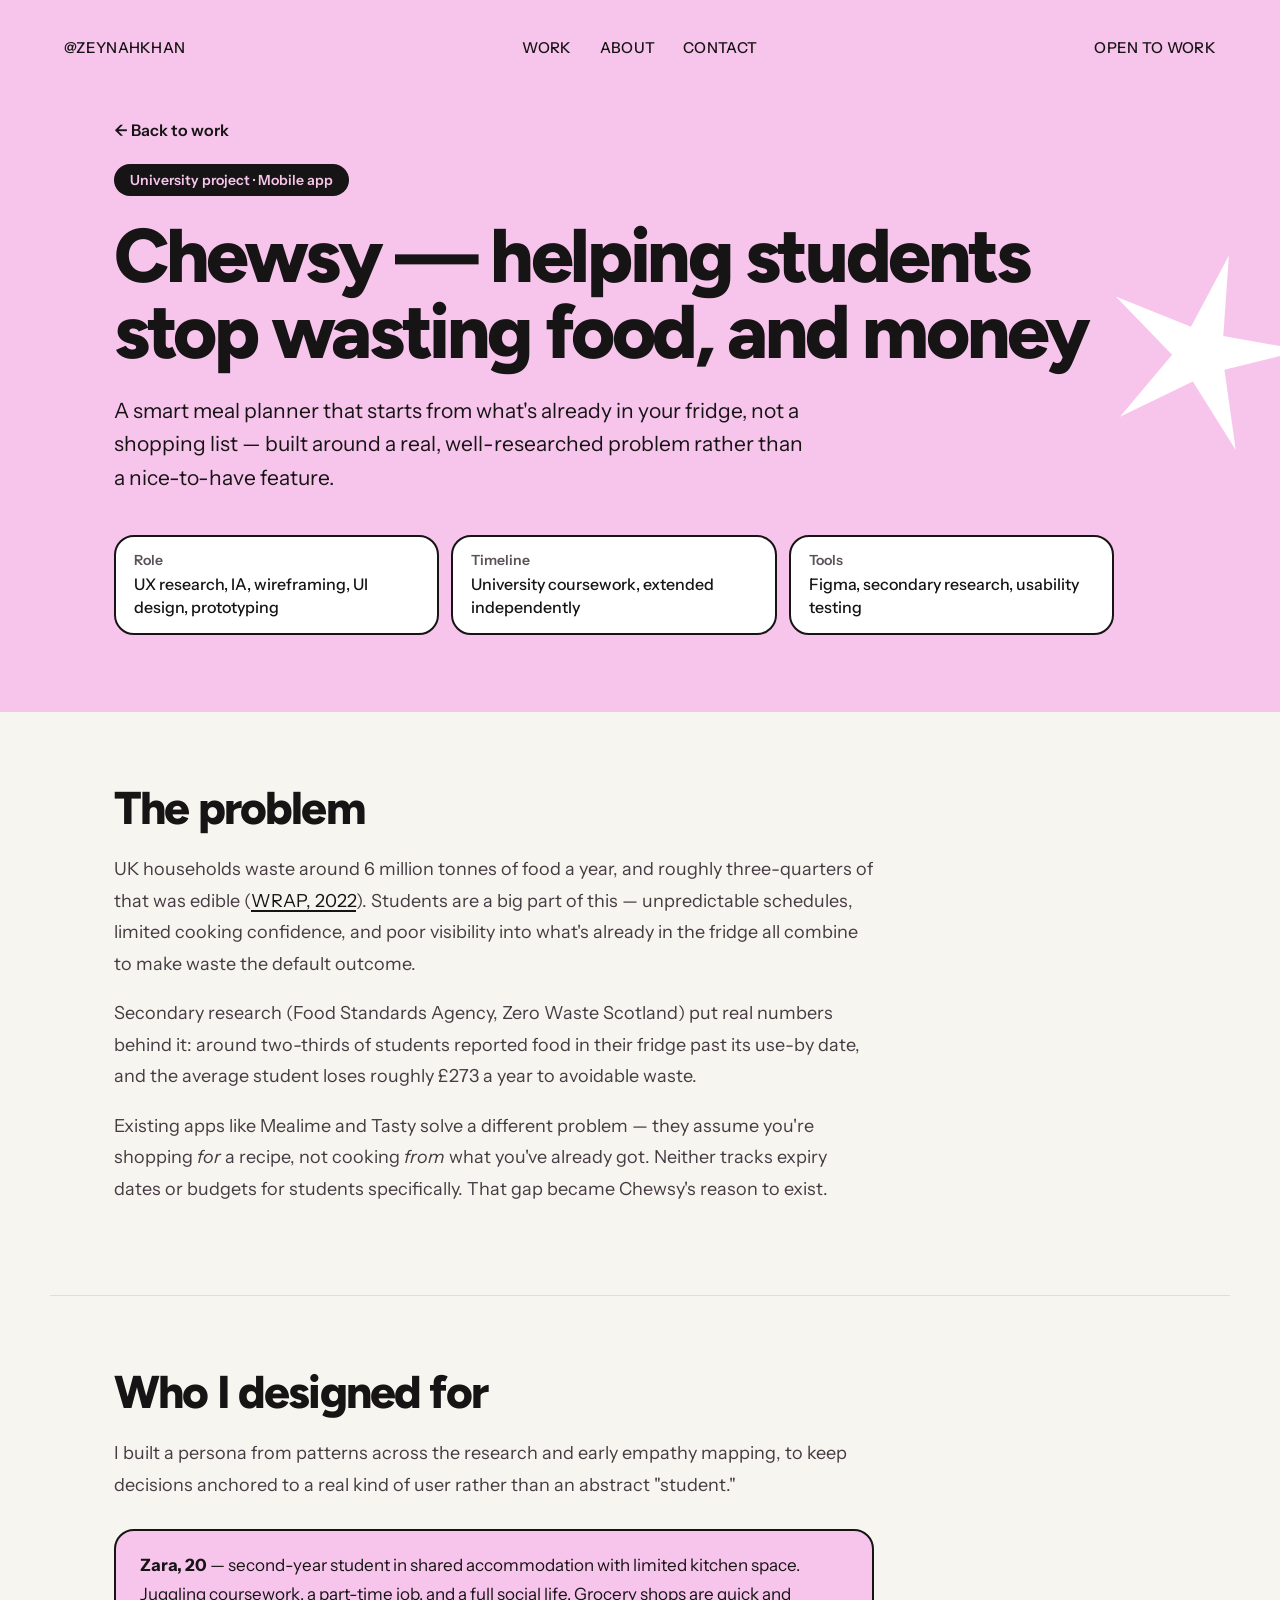
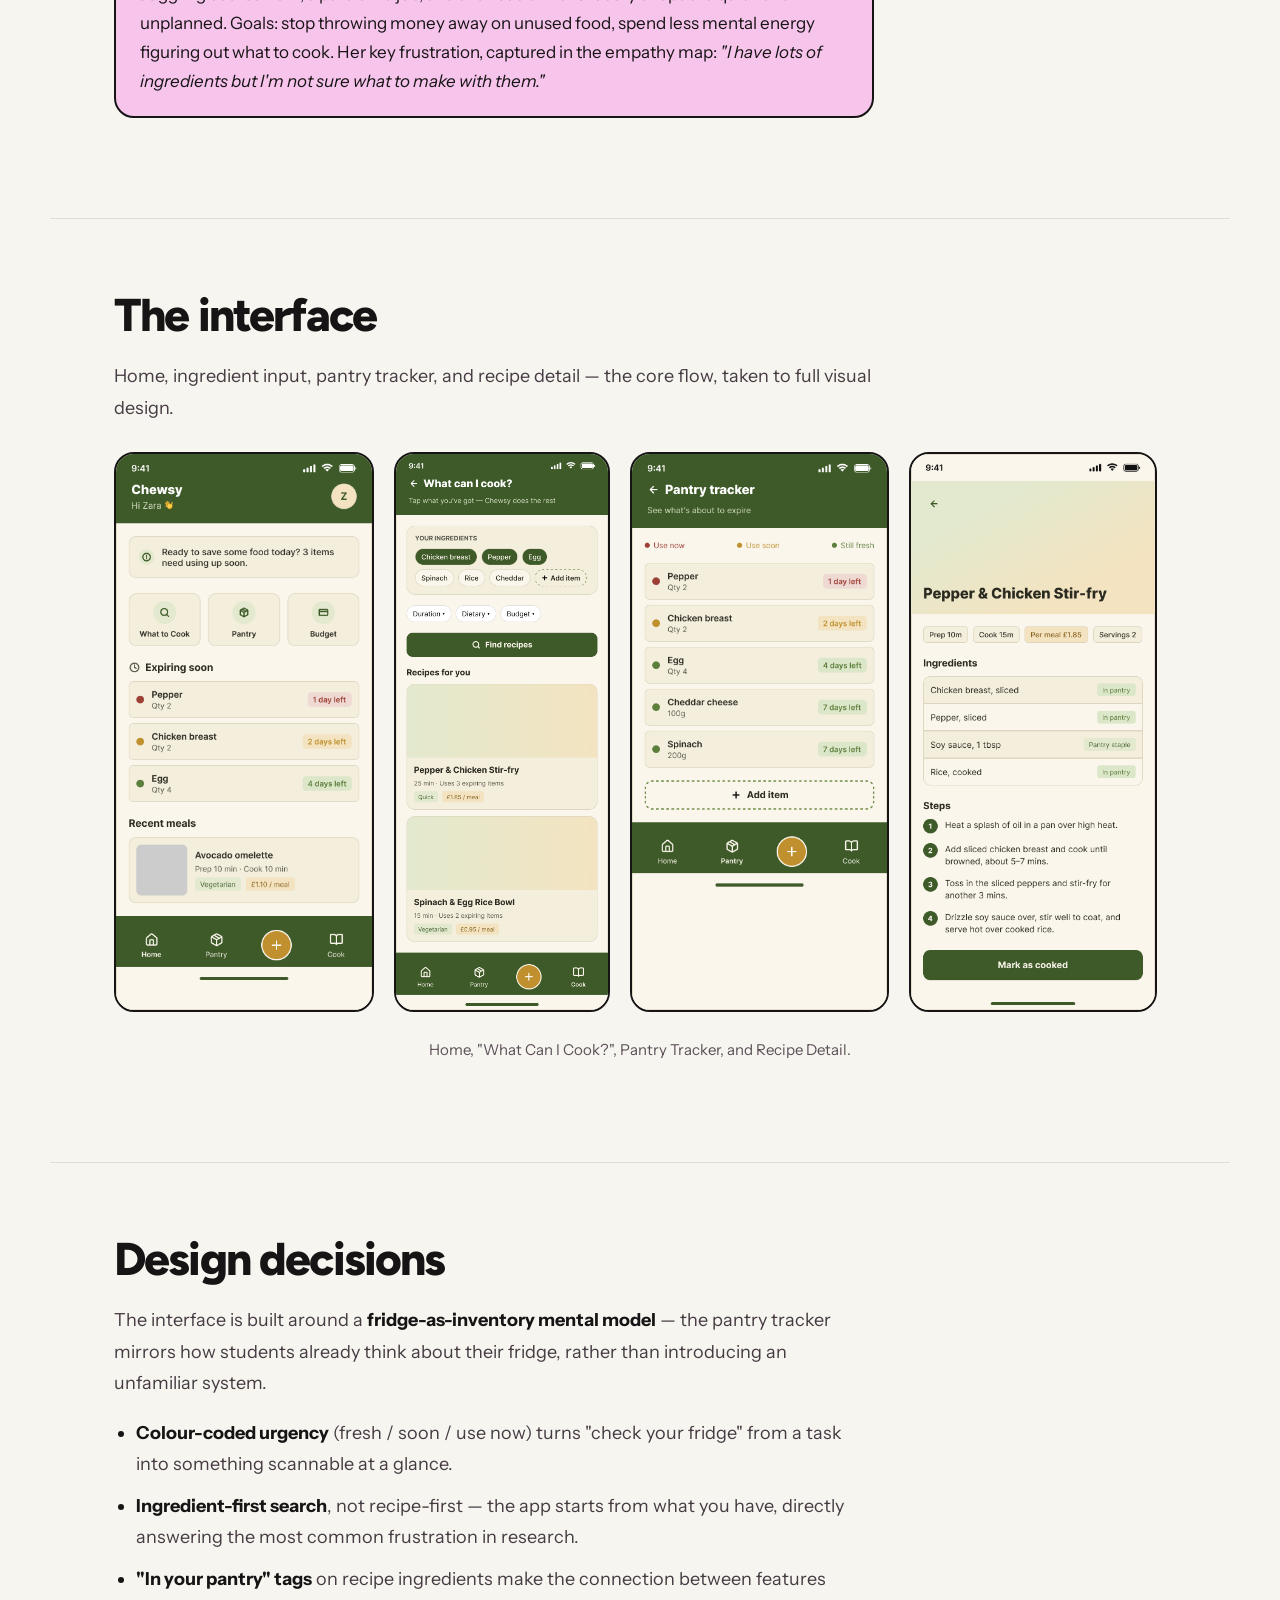
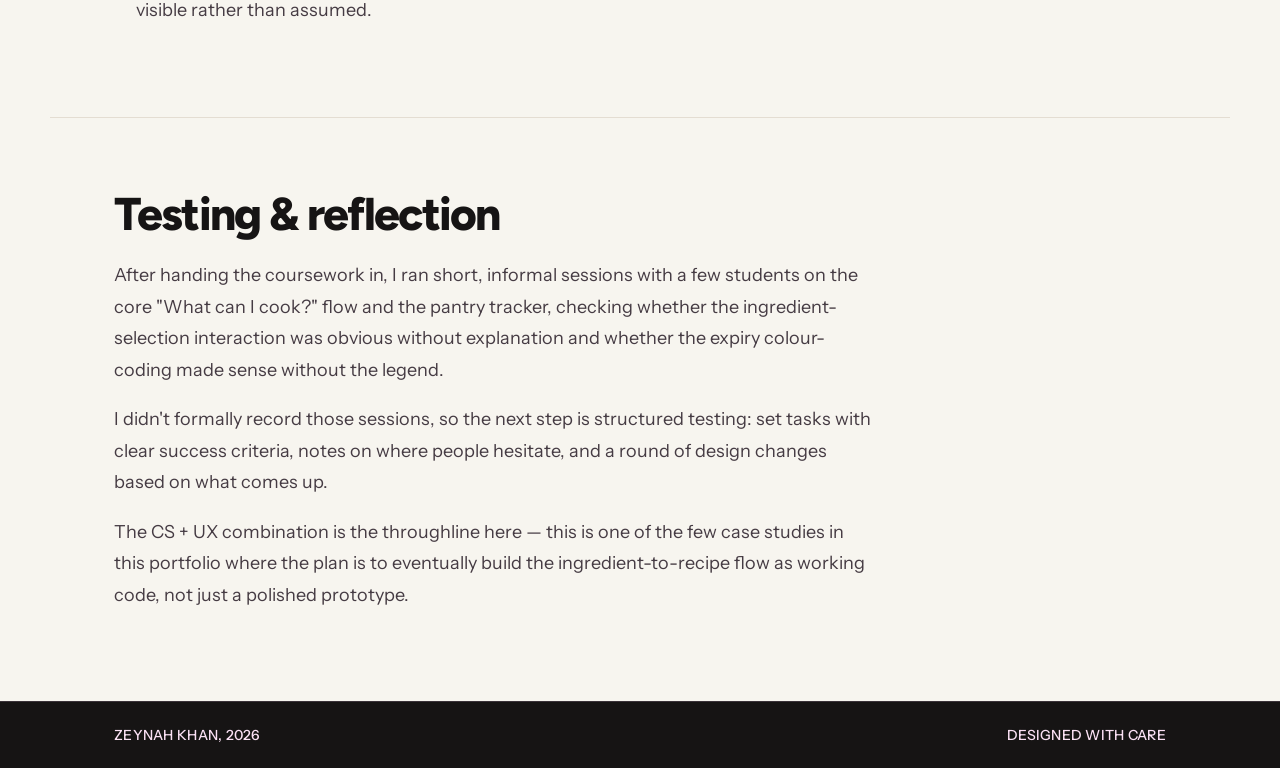
==== commit a50a3c64: "Moved sections around and updated UI" ====
--- a/pages/chewsy.html
+++ b/pages/chewsy.html
@@ -19,7 +19,7 @@
 <nav class="site-nav" aria-label="Main">
   <a href="../index.html">@zeynahkhan</a>
   <div class="nav-links"><a href="../index.html#work">Work</a><a href="../index.html#about">About</a><a href="../index.html#contact">Contact</a></div>
-  <span class="nav-role">UX designer</span>
+  <span class="nav-role">Open to work</span>
 </nav>
 
 <header class="wrap cs-header">
@@ -95,10 +95,9 @@
 
 <footer class="site-footer">
   <div class="footer-row">
-    <span>★ Zeynah Khan, 2026</span>
-    <span>Designed &amp; built in London</span>
+    <span>Zeynah Khan, 2026</span>
+    <span>Designed with care</span>
   </div>
 </footer>
-
 </body>
 </html>
--- a/styles.css
+++ b/styles.css
@@ -1,9 +1,3 @@
-/* ============================================
-   ZEYNAH KHAN — PORTFOLIO
-   Design: pink + ink, bold sans with a serif twist.
-   Fonts are loaded in each page's <head>.
-   ============================================ */
-
 :root{
   --pink:#f7c4ec;
   --pink-soft:#fbe1f5;
@@ -23,6 +17,7 @@
   --radius-lg:28px;
   --radius-md:20px;
   --line:2px solid var(--ink);
+  --star:polygon(50.0% 4.8%, 58.2% 43.4%, 97.6% 39.3%, 63.3% 59.1%, 79.4% 95.2%, 50.0% 68.8%, 20.6% 95.2%, 36.7% 59.1%, 2.4% 39.3%, 41.8% 43.4%);
 }
 
 *{ box-sizing:border-box; }
@@ -49,6 +44,8 @@
 
 /* decorative stars */
 .star{ position:absolute; line-height:1; pointer-events:none; user-select:none; }
+.star{ width:1em; height:1em; background:currentColor; clip-path:var(--star); }
+.foot-star{ display:inline-block; width:1em; height:1em; margin-right:6px; vertical-align:-0.12em; background:currentColor; clip-path:var(--star); }
 
 /* ---------- nav ---------- */
 .site-nav{
@@ -92,7 +89,7 @@
 }
 .hero-name{ margin:0; display:flex; flex-direction:column; align-items:center; }
 .hero-name .first{ font:800 clamp(88px,16vw,200px)/.8 var(--display); letter-spacing:-.06em; }
-.hero-name .last{ font:400 clamp(112px,21vw,260px)/.8 var(--serif); letter-spacing:-.05em; margin-top:-.04em; }
+.hero-name .last{ font:400 clamp(112px,21vw,260px)/.8 var(--serif); letter-spacing:-.05em; margin-top:0; }
 .hero-badge{
   position:relative; margin-top:clamp(-30px,-2.4vw,-14px);
   background:var(--ink); color:var(--pink); border-radius:50%;
@@ -109,6 +106,13 @@
 .status{ display:flex; align-items:center; gap:8px; }
 .status .dot{ width:9px; height:9px; border-radius:50%; background:var(--ink); }
 .hero-foot a{ text-decoration:none; }
+/* keep the whole hero on screen, however short the window is */
+.hero-name .first{ font-size:clamp(64px, min(16vw, 20vh), 200px); }
+.hero-name .last{ font-size:clamp(80px, min(21vw, 26vh), 260px); }
+.hero-badge{ font-size:clamp(24px, min(4.6vw, 5.8vh), 56px); padding:clamp(10px,1.4vh,18px) clamp(28px,5.5vw,64px); }
+.hero-main{ padding-top:clamp(8px,2vh,48px); padding-bottom:clamp(20px,4vh,80px); }
+.hero-tag{ margin-top:clamp(18px,3.5vh,48px); }
+.hero-cta{ margin-top:clamp(14px,2.6vh,28px); }
 
 /* ---------- section headings (bold + serif mix) ---------- */
 .mix{ margin:0; line-height:.9; letter-spacing:-.04em; }
@@ -116,7 +120,7 @@
 .mix .s{ font:400 clamp(60px,9.4vw,124px)/.9 var(--serif); letter-spacing:-.03em; }
 
 /* ---------- work ---------- */
-.work{ position:relative; background:var(--cream); padding:clamp(72px,9vw,120px) 0; }
+.work{ position:relative; background:var(--pink-soft); padding:clamp(72px,9vw,120px) 0; }
 .section-head{ display:flex; align-items:flex-end; justify-content:space-between; gap:32px; flex-wrap:wrap; margin-bottom:clamp(36px,5vw,56px); }
 .section-note{ margin:0; max-width:360px; font-size:18px; color:var(--ink-sub); }
 
@@ -129,7 +133,7 @@
 }
 .project-card:hover{ transform:translateY(-4px); box-shadow:6px 6px 0 var(--ink); }
 .project-card.featured{
-  grid-column:1 / -1; background:var(--pink);
+  grid-column:1 / -1; background:var(--white);
   display:grid; grid-template-columns:minmax(0,1.3fr) minmax(0,1fr); gap:clamp(20px,3vw,36px); align-items:center;
 }
 .project-media{ border-radius:18px; overflow:hidden; height:230px; background:#efe9f5; border:var(--line); }
@@ -149,8 +153,8 @@
 .project-link::after{ content:' →'; }
 
 /* ---------- about ---------- */
-.about{ position:relative; overflow:hidden; background:var(--pink); padding:clamp(72px,9vw,120px) 0; }
-.about .star-a{ right:-3vw; bottom:-6%; font-size:clamp(140px,20vw,300px); color:var(--white); transform:rotate(12deg); }
+.about{ position:relative; overflow:hidden; background:var(--cream); padding:clamp(72px,9vw,120px) 0; }
+.about .star-a{ right:-3vw; bottom:-6%; font-size:clamp(140px,20vw,300px); color:var(--pink); transform:rotate(12deg); }
 .about-grid{ position:relative; display:grid; grid-template-columns:minmax(0,1fr) minmax(0,1.1fr); gap:clamp(32px,6vw,80px); align-items:start; }
 .about-copy{ display:flex; flex-direction:column; gap:18px; }
 .about-copy p{ margin:0; font-size:19px; line-height:1.65; }
@@ -183,9 +187,12 @@
    ============================================ */
 .case-top{ position:relative; overflow:hidden; background:var(--pink); }
 .case-top::after{
-  content:'★'; position:absolute; right:-2vw; top:34%; line-height:1;
-  font-size:clamp(120px,16vw,240px); color:var(--white); transform:rotate(16deg); pointer-events:none;
-}
+  content:''; position:absolute; right:-2vw; top:34%;
+  width:clamp(120px,16vw,240px); height:clamp(120px,16vw,240px);
+  background:var(--white); clip-path:var(--star);
+  transform:rotate(16deg); pointer-events:none;
+}
+
 .cs-header{ position:relative; z-index:1; padding-top:clamp(8px,2vw,24px); padding-bottom:clamp(48px,6vw,80px); }
 .back-link{ display:flex; width:fit-content; margin-bottom:24px; font:600 16px var(--sans); text-decoration:none; }
 .back-link:hover{ opacity:.65; }
@@ -264,5 +271,5 @@
   .cs-table{ font-size:15px; }
   .cs-table th, .cs-table td{ padding:12px; }
   .cs-img-row img{ height:380px; }
-  .case-top::after{ font-size:110px; top:auto; bottom:-20px; right:-24px; }
-}
+  .case-top::after{ width:110px; height:110px; top:auto; bottom:-20px; right:-24px; }
+}
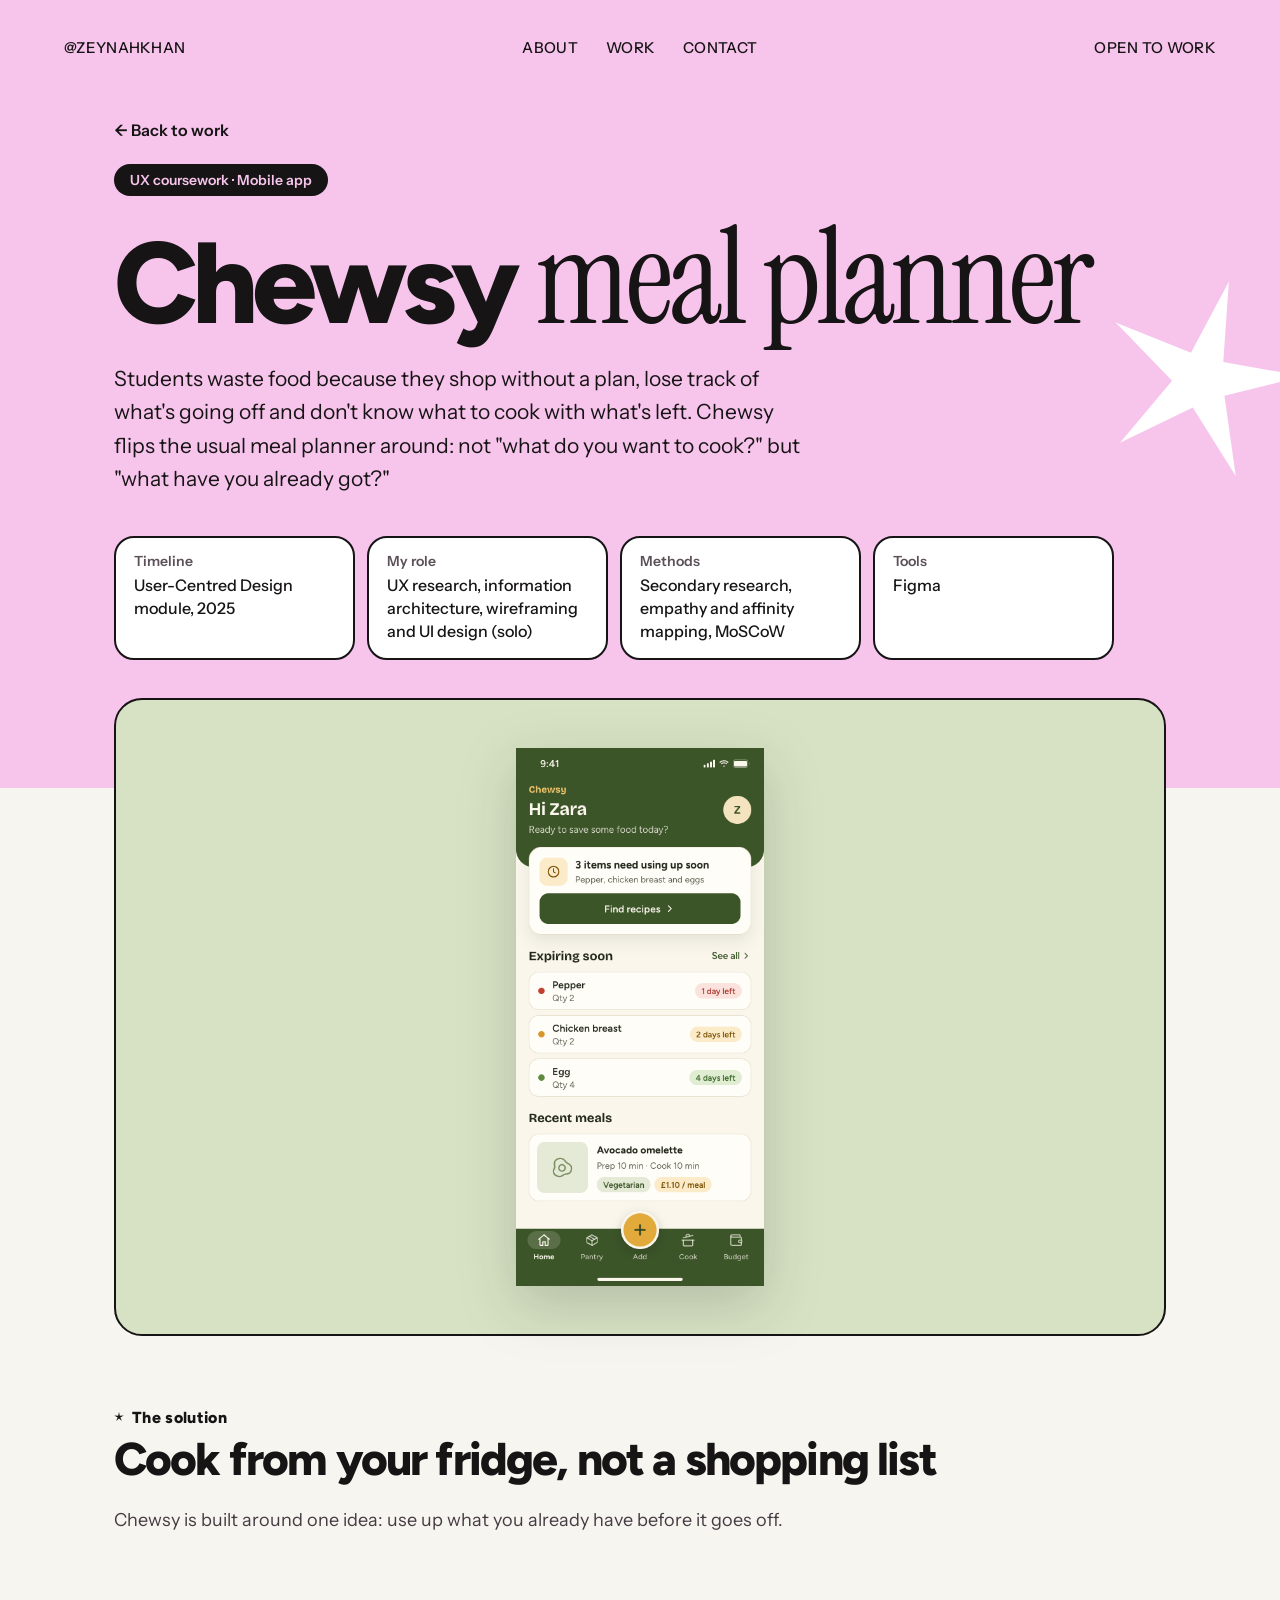
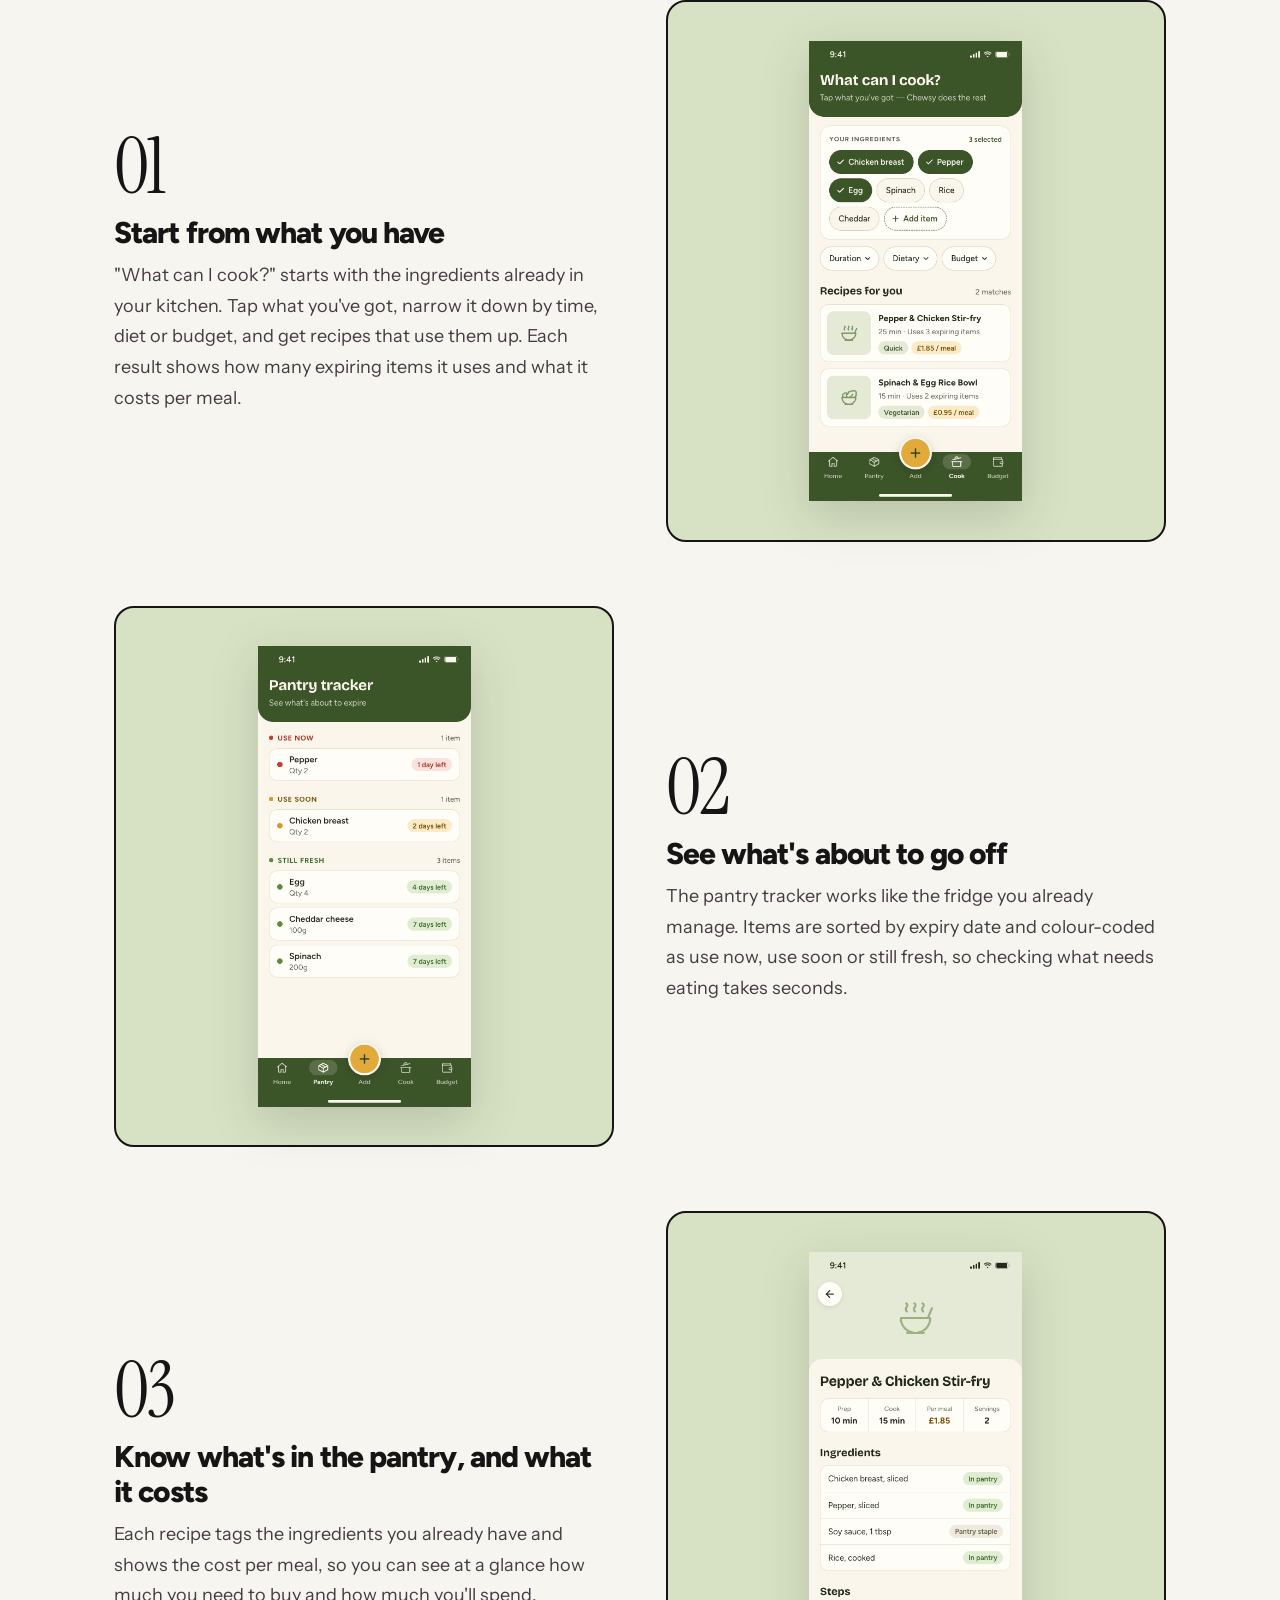
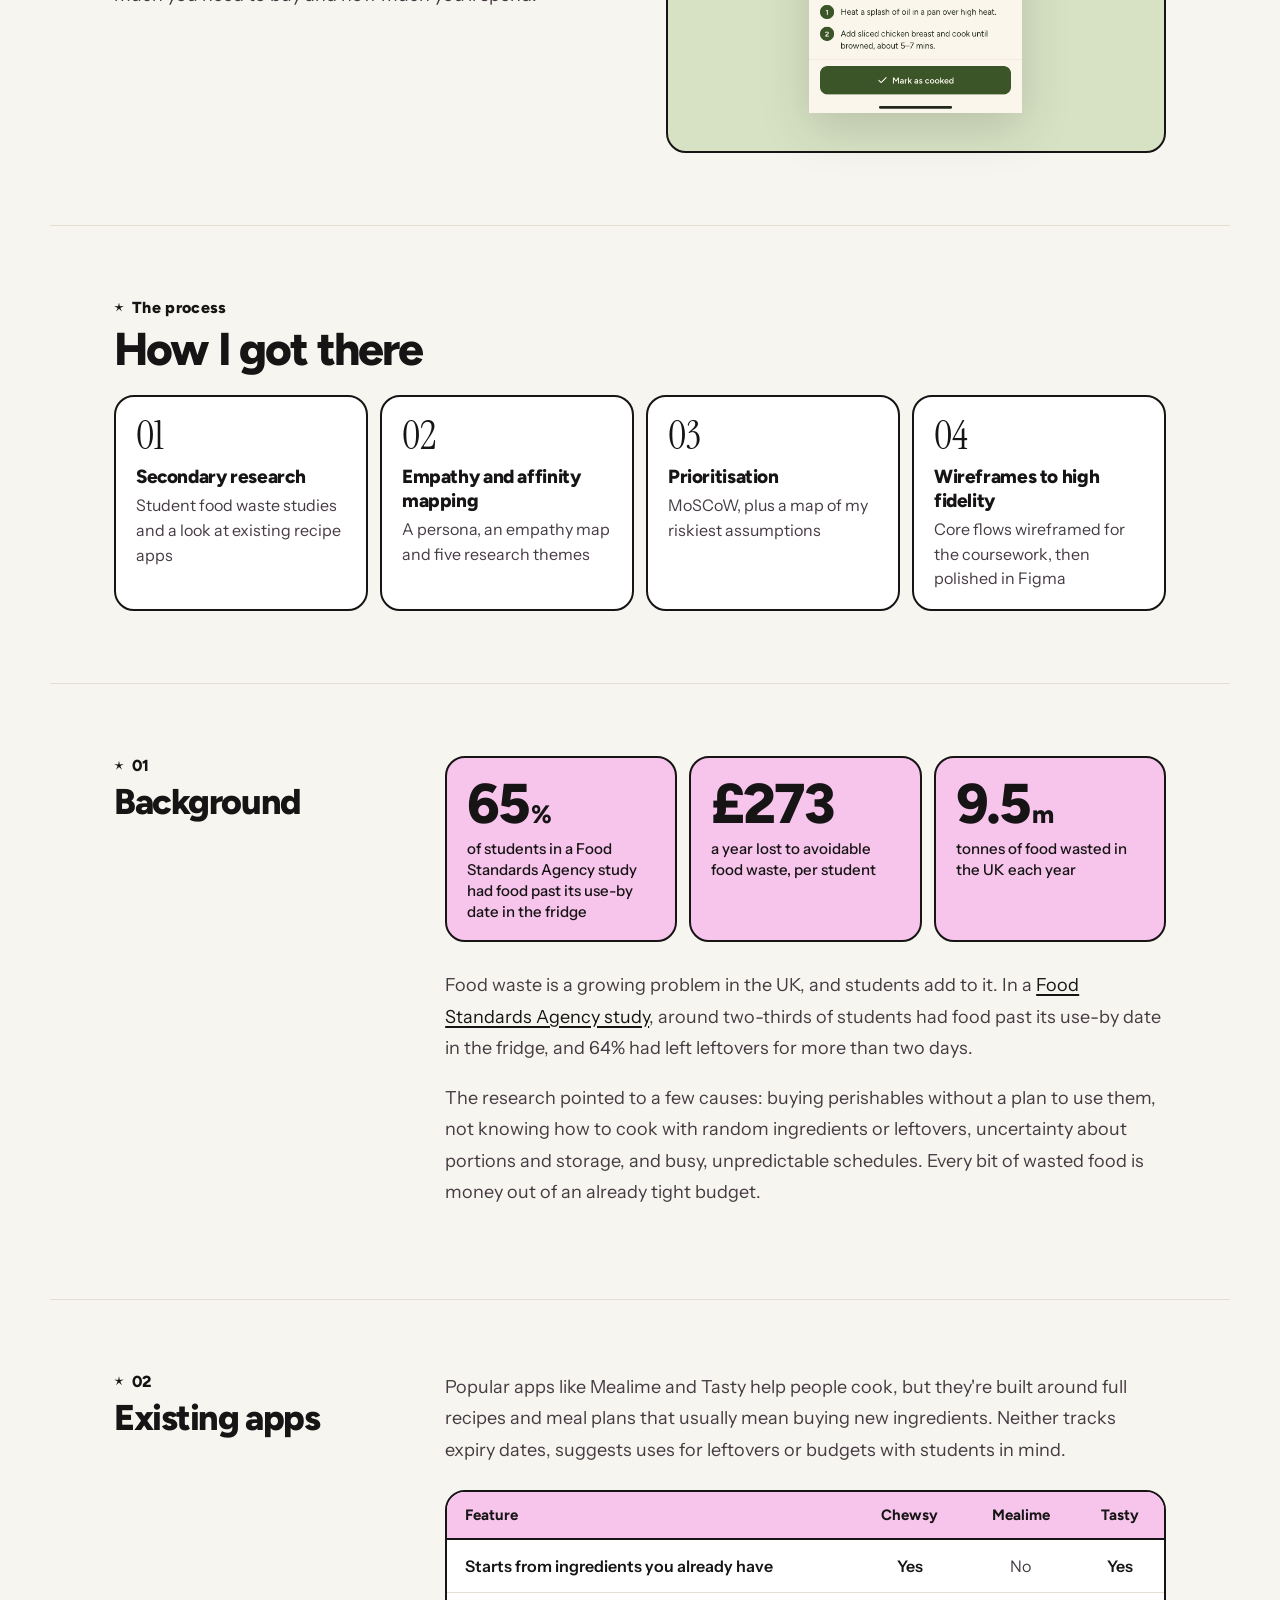
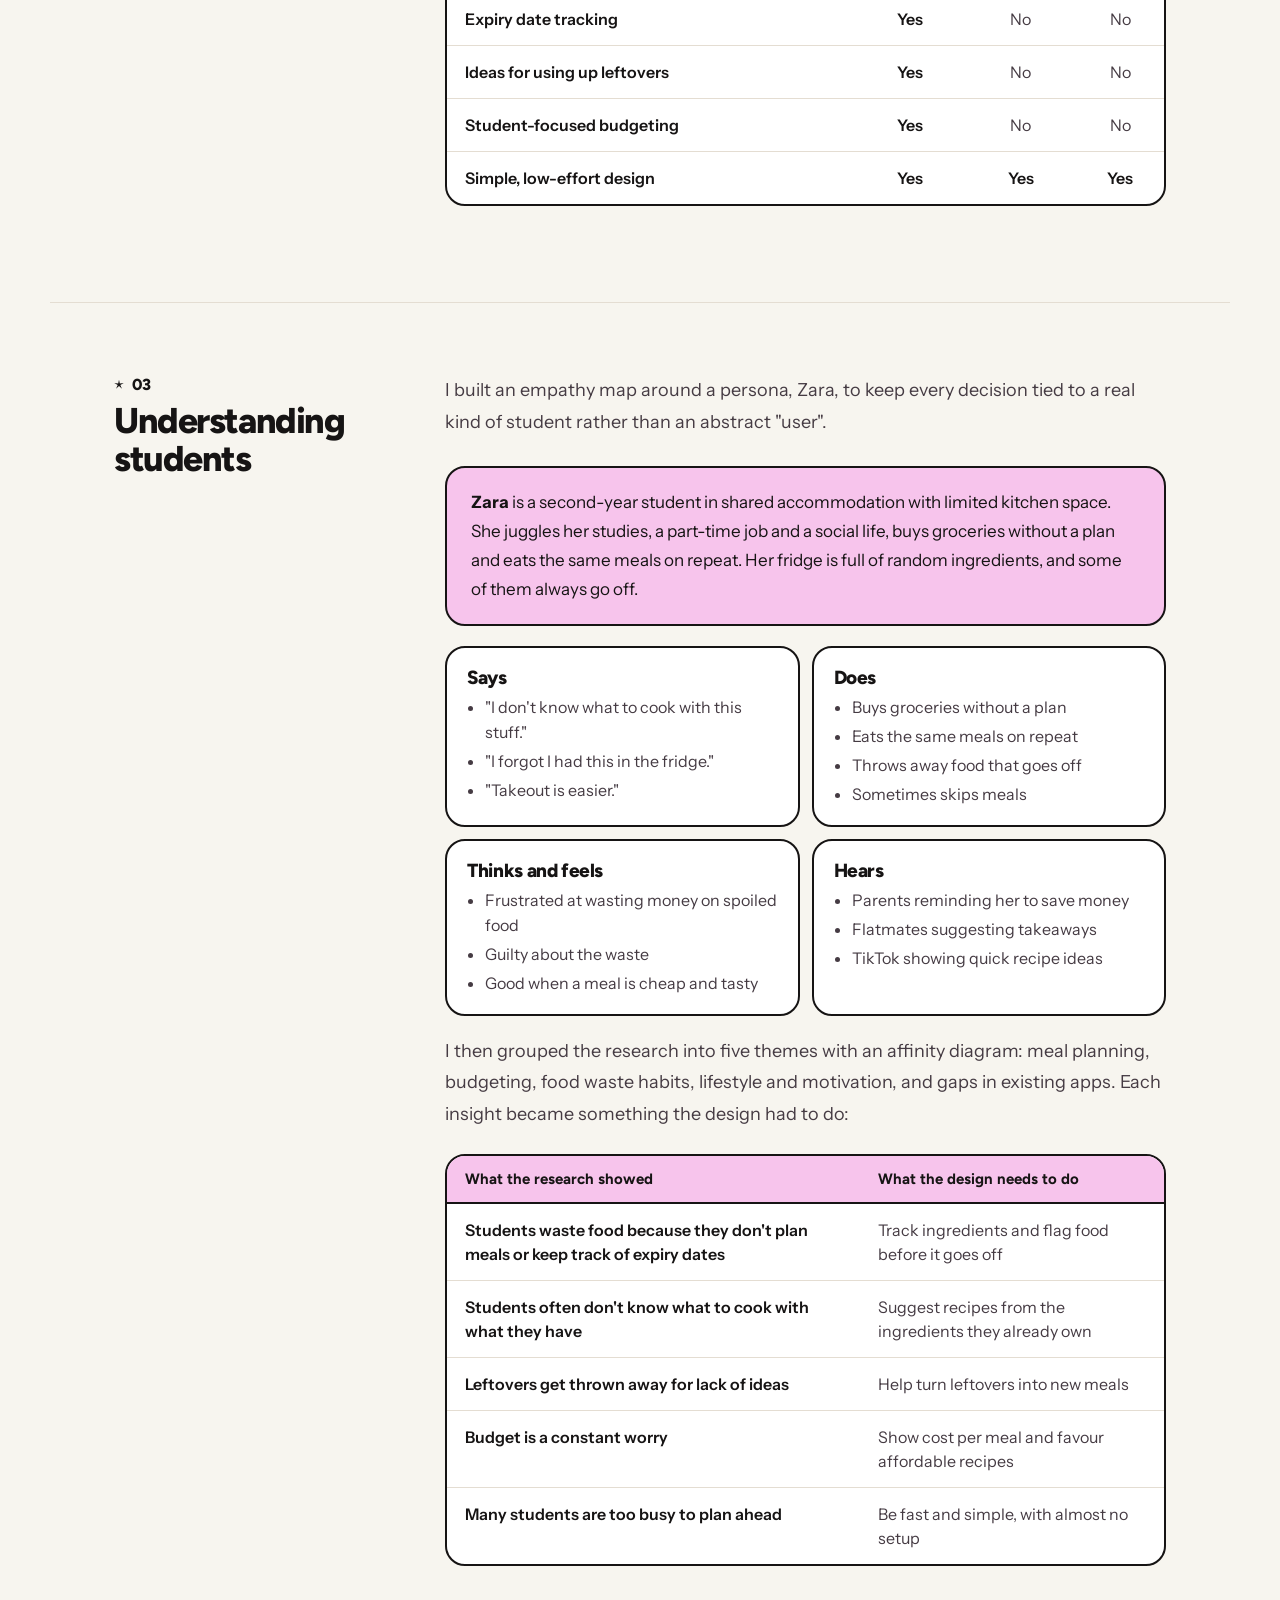
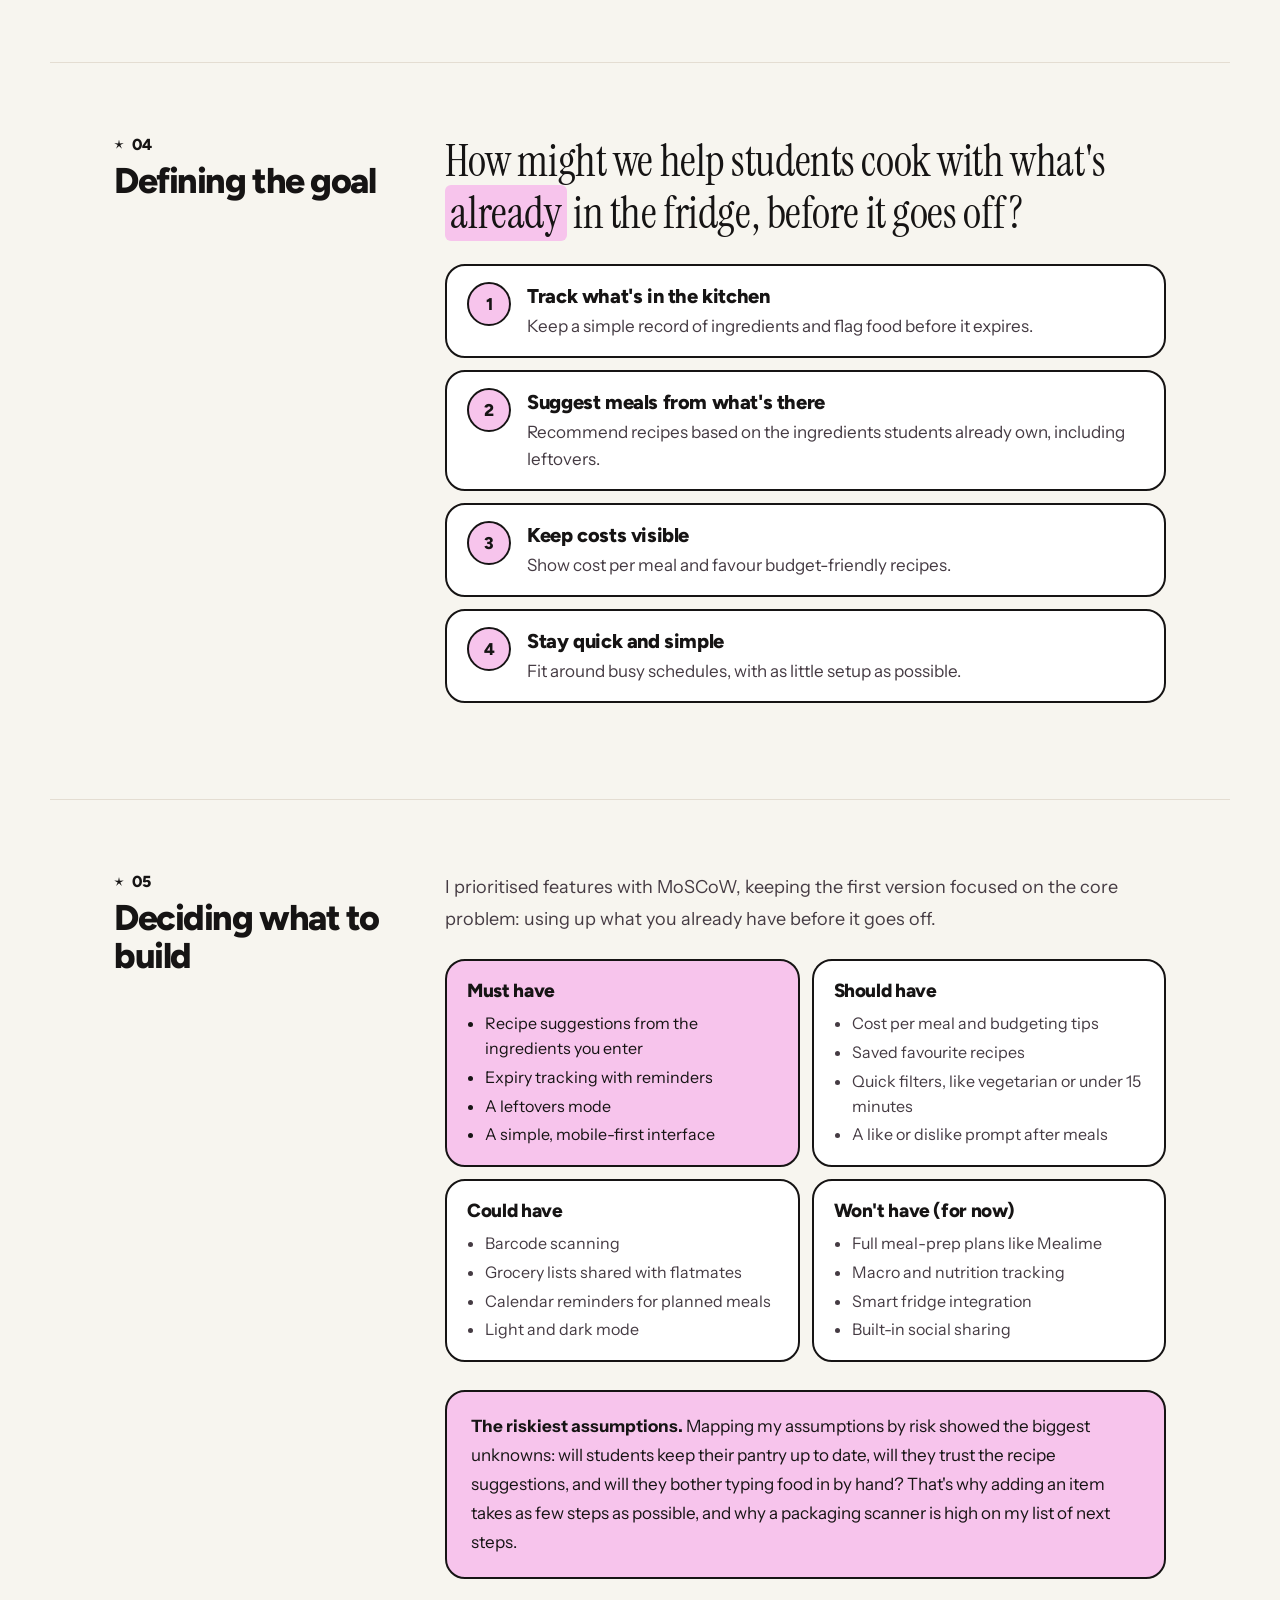
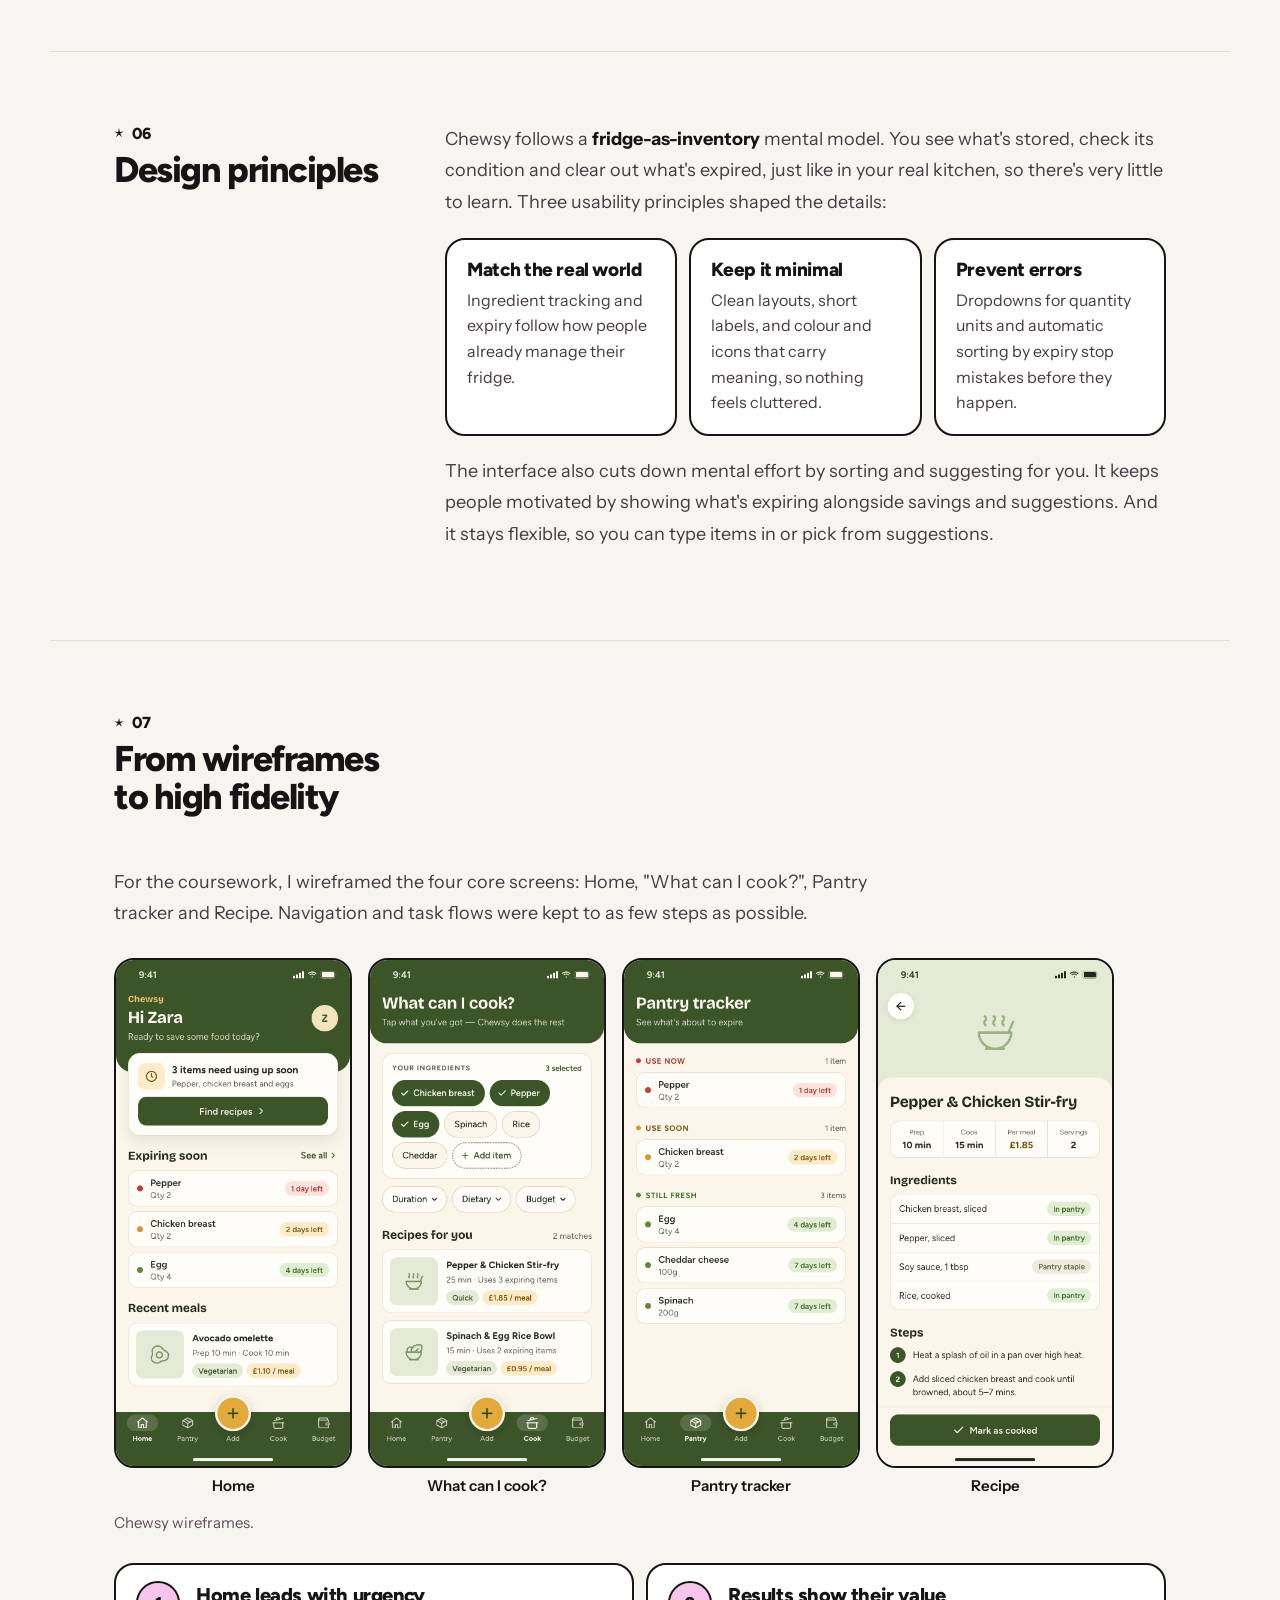
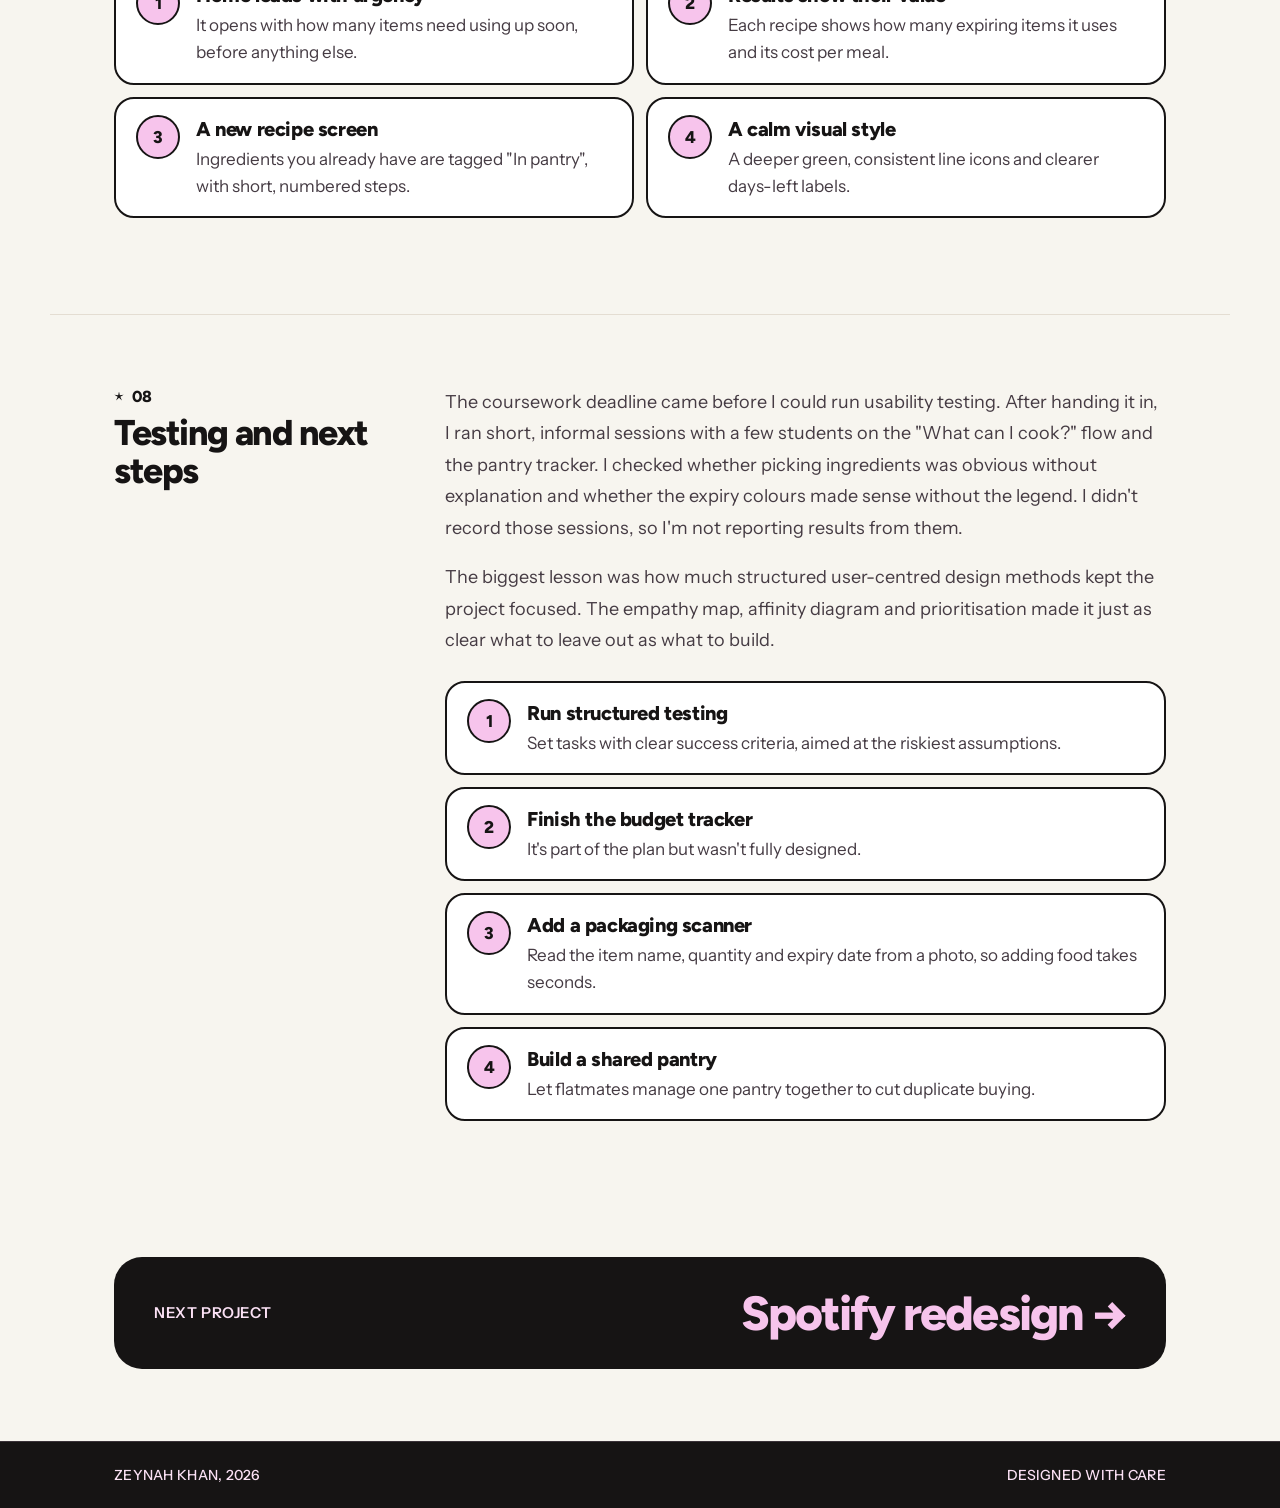
==== commit 470cc197: "Updated Chewsy case study" ====
--- a/pages/chewsy.html
+++ b/pages/chewsy.html
@@ -3,7 +3,8 @@
 <head>
 <meta charset="UTF-8">
 <meta name="viewport" content="width=device-width, initial-scale=1.0">
-<title>Chewsy — Zeynah Khan</title>
+<title>Chewsy · Zeynah Khan</title>
+<meta name="description" content="Chewsy case study: designing a meal planner that helps students waste less food by cooking from what's already in the fridge.">
 <meta name="theme-color" content="#f7c4ec">
 <link rel="icon" href="data:image/svg+xml,%3Csvg xmlns='http://www.w3.org/2000/svg' viewBox='0 0 32 32'%3E%3Crect width='32' height='32' rx='8' fill='%23f7c4ec'/%3E%3Ctext x='16' y='23' text-anchor='middle' font-family='Georgia,serif' font-size='20' fill='%23161414'%3Ezk%3C/text%3E%3C/svg%3E">
 <link rel="preconnect" href="https://fonts.googleapis.com">
@@ -11,85 +12,230 @@
 <link rel="stylesheet" href="https://fonts.googleapis.com/css2?family=Figtree:wght@500;700;800&family=Instrument+Sans:wght@400;500;600&family=Instrument+Serif&display=swap">
 <link rel="stylesheet" href="../styles.css">
 </head>
-<body class="case">
+<body class="case chewsy-page">
 
 <a class="skip-link" href="#content">Skip to content</a>
 
-<div class="case-top">
+<div class="case-top has-shot">
 <nav class="site-nav" aria-label="Main">
   <a href="../index.html">@zeynahkhan</a>
-  <div class="nav-links"><a href="../index.html#work">Work</a><a href="../index.html#about">About</a><a href="../index.html#contact">Contact</a></div>
+  <div class="nav-links"><a href="../index.html#about">About</a><a href="../index.html#work">Work</a><a href="../index.html#contact">Contact</a></div>
   <span class="nav-role">Open to work</span>
 </nav>
 
 <header class="wrap cs-header">
   <a href="../index.html#work" class="back-link">← Back to work</a>
-  <div class="cs-eyebrow">University project · Mobile app</div>
-  <h1 class="cs-title">Chewsy — helping students stop wasting food, and money</h1>
-  <p class="cs-dek">A smart meal planner that starts from what's already in your fridge, not a shopping list — built around a real, well-researched problem rather than a nice-to-have feature.</p>
+  <div class="cs-eyebrow">UX coursework · Mobile app</div>
+  <h1 class="mix cs-mix-title"><span class="b">Chewsy </span><span class="s">meal planner</span></h1>
+  <p class="cs-dek">Students waste food because they shop without a plan, lose track of what's going off and don't know what to cook with what's left. Chewsy flips the usual meal planner around: not "what do you want to cook?" but "what have you already got?"</p>
   <div class="cs-meta">
-    <div class="cs-meta-item"><div class="l">Role</div><div class="v">UX research, IA, wireframing, UI design, prototyping</div></div>
-    <div class="cs-meta-item"><div class="l">Timeline</div><div class="v">University coursework, extended independently</div></div>
-    <div class="cs-meta-item"><div class="l">Tools</div><div class="v">Figma, secondary research, usability testing</div></div>
+    <div class="cs-meta-item"><div class="l">Timeline</div><div class="v">User-Centred Design module, 2025</div></div>
+    <div class="cs-meta-item"><div class="l">My role</div><div class="v">UX research, information architecture, wireframing and UI design (solo)</div></div>
+    <div class="cs-meta-item"><div class="l">Methods</div><div class="v">Secondary research, empathy and affinity mapping, MoSCoW</div></div>
+    <div class="cs-meta-item"><div class="l">Tools</div><div class="v">Figma</div></div>
   </div>
 </header>
 </div>
 
 <main id="content">
 
-<section class="wrap cs-section" style="border-top:none;">
-  <div class="cs-h2">The problem</div>
-  <div class="cs-body">
-    <p>UK households waste around 6 million tonnes of food a year, and roughly three-quarters of that was edible (<a href="https://www.wrap.ngo/resources/report/household-food-and-drink-waste-uk-2022">WRAP, 2022</a>). Students are a big part of this — unpredictable schedules, limited cooking confidence, and poor visibility into what's already in the fridge all combine to make waste the default outcome.</p>
-    <p>Secondary research (Food Standards Agency, Zero Waste Scotland) put real numbers behind it: around two-thirds of students reported food in their fridge past its use-by date, and the average student loses roughly £273 a year to avoidable waste.</p>
-    <p>Existing apps like Mealime and Tasty solve a different problem — they assume you're shopping <em>for</em> a recipe, not cooking <em>from</em> what you've already got. Neither tracks expiry dates or budgets for students specifically. That gap became Chewsy's reason to exist.</p>
-  </div>
-</section>
-
-<section class="wrap cs-section">
-  <div class="cs-h2">Who I designed for</div>
-  <div class="cs-body">
-    <p>I built a persona from patterns across the research and early empathy mapping, to keep decisions anchored to a real kind of user rather than an abstract "student."</p>
-  </div>
-  <div class="callout">
-    <p><strong>Zara, 20</strong> — second-year student in shared accommodation with limited kitchen space. Juggling coursework, a part-time job, and a full social life. Grocery shops are quick and unplanned. Goals: stop throwing money away on unused food, spend less mental energy figuring out what to cook. Her key frustration, captured in the empathy map: <em>"I have lots of ingredients but I'm not sure what to make with them."</em></p>
-  </div>
-</section>
-
-<section class="wrap cs-section">
-  <div class="cs-h2">The interface</div>
-  <div class="cs-body">
-    <p>Home, ingredient input, pantry tracker, and recipe detail — the core flow, taken to full visual design.</p>
-  </div>
-  <div class="cs-img-row">
-    <img src="../assets/images/wireframe-home.png" alt="Chewsy Home screen">
-    <img src="../assets/images/wireframe-cook.png" alt="Chewsy What Can I Cook screen">
-    <img src="../assets/images/wireframe-pantry.png" alt="Chewsy Pantry Tracker screen">
-    <img src="../assets/images/wireframe-recipe-detail.png" alt="Chewsy Recipe Detail screen">
-  </div>
-  <div style="text-align: center;" class="cs-caption">Home, "What Can I Cook?", Pantry Tracker, and Recipe Detail.</div>
-</section>
-
-<section class="wrap cs-section">
-  <div class="cs-h2">Design decisions</div>
-  <div class="cs-body">
-    <p>The interface is built around a <strong>fridge-as-inventory mental model</strong> — the pantry tracker mirrors how students already think about their fridge, rather than introducing an unfamiliar system.</p>
-    <ul>
-      <li><strong>Colour-coded urgency</strong> (fresh / soon / use now) turns "check your fridge" from a task into something scannable at a glance.</li>
-      <li><strong>Ingredient-first search</strong>, not recipe-first — the app starts from what you have, directly answering the most common frustration in research.</li>
-      <li><strong>"In your pantry" tags</strong> on recipe ingredients make the connection between features visible rather than assumed.</li>
-    </ul>
-  </div>
-</section>
-
-<section class="wrap cs-section">
-  <div class="cs-h2">Testing &amp; reflection</div>
-  <div class="cs-body">
-    <p>After handing the coursework in, I ran short, informal sessions with a few students on the core "What can I cook?" flow and the pantry tracker, checking whether the ingredient-selection interaction was obvious without explanation and whether the expiry colour-coding made sense without the legend.</p>
-    <p>I didn't formally record those sessions, so the next step is structured testing: set tasks with clear success criteria, notes on where people hesitate, and a round of design changes based on what comes up.</p>
-    <p>The CS + UX combination is the throughline here — this is one of the few case studies in this portfolio where the plan is to eventually build the ingredient-to-recipe flow as working code, not just a polished prototype.</p>
-  </div>
-</section>
+<!-- HERO SHOT -->
+<div class="wrap">
+  <figure class="ch-hero-shot">
+    <img src="../assets/images/wireframe-home.png" width="402" height="874" alt="Chewsy Home screen: a reminder that 3 items need using up soon, shortcuts to What to Cook, Pantry and Budget, and an Expiring soon list.">
+  </figure>
+</div>
+
+<!-- THE SOLUTION -->
+<section class="wrap cs-section" aria-labelledby="solution-title" style="border-top:none;">
+  <p class="cs-num">The solution</p>
+  <h2 class="cs-h2" id="solution-title">Cook from your fridge, not a shopping list</h2>
+  <div class="cs-body"><p>Chewsy is built around one idea: use up what you already have before it goes off.</p></div>
+
+  <div class="feature">
+    <div class="feature-text">
+      <span class="feature-num">01</span>
+      <h3>Start from what you have</h3>
+      <p>"What can I cook?" starts with the ingredients already in your kitchen. Tap what you've got, narrow it down by time, diet or budget, and get recipes that use them up. Each result shows how many expiring items it uses and what it costs per meal.</p>
+    </div>
+    <figure class="feature-img phone"><img src="../assets/images/wireframe-cook.png" width="402" height="1055" alt="Chewsy What can I cook? screen: selected ingredient chips, filters for duration, dietary needs and budget, and recipe results showing expiring items used and cost per meal." loading="lazy"></figure>
+  </div>
+
+  <div class="feature flip">
+    <div class="feature-text">
+      <span class="feature-num">02</span>
+      <h3>See what's about to go off</h3>
+      <p>The pantry tracker works like the fridge you already manage. Items are sorted by expiry date and colour-coded as use now, use soon or still fresh, so checking what needs eating takes seconds.</p>
+    </div>
+    <figure class="feature-img phone"><img src="../assets/images/wireframe-pantry.png" width="402" height="874" alt="Chewsy Pantry tracker: items sorted by expiry with coloured days-left labels." loading="lazy"></figure>
+  </div>
+
+  <div class="feature">
+    <div class="feature-text">
+      <span class="feature-num">03</span>
+      <h3>Know what's in the pantry, and what it costs</h3>
+      <p>Each recipe tags the ingredients you already have and shows the cost per meal, so you can see at a glance how much you need to buy and how much you'll spend.</p>
+    </div>
+    <figure class="feature-img phone"><img src="../assets/images/wireframe-recipe-detail.png" width="402" height="916" alt="Chewsy Recipe detail for a pepper and chicken stir-fry, with prep and cook time, cost per meal and ingredients tagged In pantry." loading="lazy"></figure>
+  </div>
+</section>
+
+<!-- PROCESS OVERVIEW -->
+<section class="wrap cs-section" aria-labelledby="process-title">
+  <p class="cs-num">The process</p>
+  <h2 class="cs-h2" id="process-title">How I got there</h2>
+  <ol class="process-strip">
+    <li><span class="n">01</span><h3>Secondary research</h3><p>Student food waste studies and a look at existing recipe apps</p></li>
+    <li><span class="n">02</span><h3>Empathy and affinity mapping</h3><p>A persona, an empathy map and five research themes</p></li>
+    <li><span class="n">03</span><h3>Prioritisation</h3><p>MoSCoW, plus a map of my riskiest assumptions</p></li>
+    <li><span class="n">04</span><h3>Wireframes to high fidelity</h3><p>Core flows wireframed for the coursework, then polished in Figma</p></li>
+  </ol>
+</section>
+
+<!-- 01 BACKGROUND -->
+<section class="wrap cs-section cs-split">
+  <div class="split-head"><p class="cs-num">01</p><h2 class="cs-h2">Background</h2></div>
+  <div class="split-body">
+    <div class="stat-row three">
+      <div class="stat"><span class="num">65<small>%</small></span><span class="label">of students in a Food Standards Agency study had food past its use-by date in the fridge</span></div>
+      <div class="stat"><span class="num">£273</span><span class="label">a year lost to avoidable food waste, per student</span></div>
+      <div class="stat"><span class="num">9.5<small>m</small></span><span class="label">tonnes of food wasted in the UK each year</span></div>
+    </div>
+    <div class="cs-body">
+      <p>Food waste is a growing problem in the UK, and students add to it. In a <a href="https://www.food.gov.uk/research/food-behaviours-in-the-uk-student-population-executive-summary">Food Standards Agency study</a>, around two-thirds of students had food past its use-by date in the fridge, and 64% had left leftovers for more than two days.</p>
+      <p>The research pointed to a few causes: buying perishables without a plan to use them, not knowing how to cook with random ingredients or leftovers, uncertainty about portions and storage, and busy, unpredictable schedules. Every bit of wasted food is money out of an already tight budget.</p>
+    </div>
+  </div>
+</section>
+
+<!-- 02 EXISTING APPS -->
+<section class="wrap cs-section cs-split">
+  <div class="split-head"><p class="cs-num">02</p><h2 class="cs-h2">Existing apps</h2></div>
+  <div class="split-body">
+    <div class="cs-body"><p>Popular apps like Mealime and Tasty help people cook, but they're built around full recipes and meal plans that usually mean buying new ingredients. Neither tracks expiry dates, suggests uses for leftovers or budgets with students in mind.</p></div>
+    <table class="cs-table compare">
+      <thead><tr><th>Feature</th><th>Chewsy</th><th>Mealime</th><th>Tasty</th></tr></thead>
+      <tbody>
+        <tr><td>Starts from ingredients you already have</td><td class="yes">Yes</td><td>No</td><td class="yes">Yes</td></tr>
+        <tr><td>Expiry date tracking</td><td class="yes">Yes</td><td>No</td><td>No</td></tr>
+        <tr><td>Ideas for using up leftovers</td><td class="yes">Yes</td><td>No</td><td>No</td></tr>
+        <tr><td>Student-focused budgeting</td><td class="yes">Yes</td><td>No</td><td>No</td></tr>
+        <tr><td>Simple, low-effort design</td><td class="yes">Yes</td><td class="yes">Yes</td><td class="yes">Yes</td></tr>
+      </tbody>
+    </table>
+  </div>
+</section>
+
+<!-- 03 UNDERSTANDING STUDENTS -->
+<section class="wrap cs-section cs-split">
+  <div class="split-head"><p class="cs-num">03</p><h2 class="cs-h2">Understanding students</h2></div>
+  <div class="split-body">
+    <div class="cs-body"><p>I built an empathy map around a persona, Zara, to keep every decision tied to a real kind of student rather than an abstract "user".</p></div>
+    <div class="callout"><p><strong>Zara</strong> is a second-year student in shared accommodation with limited kitchen space. She juggles her studies, a part-time job and a social life, buys groceries without a plan and eats the same meals on repeat. Her fridge is full of random ingredients, and some of them always go off.</p></div>
+    <div class="method-grid two">
+      <div class="method"><h3>Says</h3><ul><li>"I don't know what to cook with this stuff."</li><li>"I forgot I had this in the fridge."</li><li>"Takeout is easier."</li></ul></div>
+      <div class="method"><h3>Does</h3><ul><li>Buys groceries without a plan</li><li>Eats the same meals on repeat</li><li>Throws away food that goes off</li><li>Sometimes skips meals</li></ul></div>
+      <div class="method"><h3>Thinks and feels</h3><ul><li>Frustrated at wasting money on spoiled food</li><li>Guilty about the waste</li><li>Good when a meal is cheap and tasty</li></ul></div>
+      <div class="method"><h3>Hears</h3><ul><li>Parents reminding her to save money</li><li>Flatmates suggesting takeaways</li><li>TikTok showing quick recipe ideas</li></ul></div>
+    </div>
+    <div class="cs-body"><p>I then grouped the research into five themes with an affinity diagram: meal planning, budgeting, food waste habits, lifestyle and motivation, and gaps in existing apps. Each insight became something the design had to do:</p></div>
+    <table class="cs-table">
+      <thead><tr><th>What the research showed</th><th>What the design needs to do</th></tr></thead>
+      <tbody>
+        <tr><td>Students waste food because they don't plan meals or keep track of expiry dates</td><td>Track ingredients and flag food before it goes off</td></tr>
+        <tr><td>Students often don't know what to cook with what they have</td><td>Suggest recipes from the ingredients they already own</td></tr>
+        <tr><td>Leftovers get thrown away for lack of ideas</td><td>Help turn leftovers into new meals</td></tr>
+        <tr><td>Budget is a constant worry</td><td>Show cost per meal and favour affordable recipes</td></tr>
+        <tr><td>Many students are too busy to plan ahead</td><td>Be fast and simple, with almost no setup</td></tr>
+      </tbody>
+    </table>
+  </div>
+</section>
+
+<!-- 04 GOAL -->
+<section class="wrap cs-section cs-split">
+  <div class="split-head"><p class="cs-num">04</p><h2 class="cs-h2">Defining the goal</h2></div>
+  <div class="split-body">
+    <p class="hmw">How might we help students cook with what's <em>already</em> in the fridge, before it goes off?</p>
+    <ol class="goal-list">
+      <li><h3>Track what's in the kitchen</h3><p>Keep a simple record of ingredients and flag food before it expires.</p></li>
+      <li><h3>Suggest meals from what's there</h3><p>Recommend recipes based on the ingredients students already own, including leftovers.</p></li>
+      <li><h3>Keep costs visible</h3><p>Show cost per meal and favour budget-friendly recipes.</p></li>
+      <li><h3>Stay quick and simple</h3><p>Fit around busy schedules, with as little setup as possible.</p></li>
+    </ol>
+  </div>
+</section>
+
+<!-- 05 PRIORITIES -->
+<section class="wrap cs-section cs-split">
+  <div class="split-head"><p class="cs-num">05</p><h2 class="cs-h2">Deciding what to build</h2></div>
+  <div class="split-body">
+    <div class="cs-body"><p>I prioritised features with MoSCoW, keeping the first version focused on the core problem: using up what you already have before it goes off.</p></div>
+    <div class="moscow">
+      <div><h3>Must have</h3><ul><li>Recipe suggestions from the ingredients you enter</li><li>Expiry tracking with reminders</li><li>A leftovers mode</li><li>A simple, mobile-first interface</li></ul></div>
+      <div><h3>Should have</h3><ul><li>Cost per meal and budgeting tips</li><li>Saved favourite recipes</li><li>Quick filters, like vegetarian or under 15 minutes</li><li>A like or dislike prompt after meals</li></ul></div>
+      <div><h3>Could have</h3><ul><li>Barcode scanning</li><li>Grocery lists shared with flatmates</li><li>Calendar reminders for planned meals</li><li>Light and dark mode</li></ul></div>
+      <div><h3>Won't have (for now)</h3><ul><li>Full meal-prep plans like Mealime</li><li>Macro and nutrition tracking</li><li>Smart fridge integration</li><li>Built-in social sharing</li></ul></div>
+    </div>
+    <div class="callout"><p><strong>The riskiest assumptions.</strong> Mapping my assumptions by risk showed the biggest unknowns: will students keep their pantry up to date, will they trust the recipe suggestions, and will they bother typing food in by hand? That's why adding an item takes as few steps as possible, and why a packaging scanner is high on my list of next steps.</p></div>
+  </div>
+</section>
+
+<!-- 06 PRINCIPLES -->
+<section class="wrap cs-section cs-split">
+  <div class="split-head"><p class="cs-num">06</p><h2 class="cs-h2">Design principles</h2></div>
+  <div class="split-body">
+    <div class="cs-body"><p>Chewsy follows a <strong>fridge-as-inventory</strong> mental model. You see what's stored, check its condition and clear out what's expired, just like in your real kitchen, so there's very little to learn. Three usability principles shaped the details:</p></div>
+    <div class="method-grid">
+      <div class="method"><h3>Match the real world</h3><p>Ingredient tracking and expiry follow how people already manage their fridge.</p></div>
+      <div class="method"><h3>Keep it minimal</h3><p>Clean layouts, short labels, and colour and icons that carry meaning, so nothing feels cluttered.</p></div>
+      <div class="method"><h3>Prevent errors</h3><p>Dropdowns for quantity units and automatic sorting by expiry stop mistakes before they happen.</p></div>
+    </div>
+    <div class="cs-body"><p>The interface also cuts down mental effort by sorting and suggesting for you. It keeps people motivated by showing what's expiring alongside savings and suggestions. And it stays flexible, so you can type items in or pick from suggestions.</p></div>
+  </div>
+</section>
+
+<!-- 07 WIREFRAMES TO HIGH FIDELITY -->
+<section class="wrap cs-section cs-split full">
+  <div class="split-head"><p class="cs-num">07</p><h2 class="cs-h2">From wireframes to high fidelity</h2></div>
+  <div class="split-body">
+    <div class="cs-body"><p>For the coursework, I wireframed the four core screens: Home, "What can I cook?", Pantry tracker and Recipe. Navigation and task flows were kept to as few steps as possible.</p></div>
+    <div class="wire-row three">
+      <figure><img src="../assets/images/wireframe-home.png" width="320" height="568" alt="Coursework wireframe: Home screen with quick actions for What to Cook, Budget Tracker and Pantry Tracker, an Expiring Soon list and recent meals." loading="lazy"><figcaption>Home</figcaption></figure>
+      <figure><img src="../assets/images/wireframe-cook.png" width="320" height="568" alt="Coursework wireframe: What Can I Cook? screen where you enter ingredients and filter by duration, dietary needs and budget." loading="lazy"><figcaption>What can I cook?</figcaption></figure>
+      <figure><img src="../assets/images/wireframe-pantry.png" width="320" height="568" alt="Coursework wireframe: Pantry Tracker listing items with quantity and days until expiry, marked use now, use soon or still fresh." loading="lazy"><figcaption>Pantry tracker</figcaption></figure>
+      <figure><img src="../assets/images/wireframe-recipe-detail.png" width="320" height="568" alt="Coursework wireframe: Recipe screen detailing the ingredients used for the dish, the cost per portion and the steps to make it." loading="lazy"><figcaption>Recipe</figcaption></figure>
+    </div>
+    <p class="cs-caption">Chewsy wireframes.</p>
+    <ol class="goal-list two-col">
+      <li><h3>Home leads with urgency</h3><p>It opens with how many items need using up soon, before anything else.</p></li>
+      <li><h3>Results show their value</h3><p>Each recipe shows how many expiring items it uses and its cost per meal.</p></li>
+      <li><h3>A new recipe screen</h3><p>Ingredients you already have are tagged "In pantry", with short, numbered steps.</p></li>
+      <li><h3>A calm visual style</h3><p>A deeper green, consistent line icons and clearer days-left labels.</p></li>
+    </ol>
+  </div>
+</section>
+
+<!-- 08 TESTING AND NEXT STEPS -->
+<section class="wrap cs-section cs-split">
+  <div class="split-head"><p class="cs-num">08</p><h2 class="cs-h2">Testing and next steps</h2></div>
+  <div class="split-body">
+    <div class="cs-body">
+      <p>The coursework deadline came before I could run usability testing. After handing it in, I ran short, informal sessions with a few students on the "What can I cook?" flow and the pantry tracker. I checked whether picking ingredients was obvious without explanation and whether the expiry colours made sense without the legend. I didn't record those sessions, so I'm not reporting results from them.</p>
+      <p>The biggest lesson was how much structured user-centred design methods kept the project focused. The empathy map, affinity diagram and prioritisation made it just as clear what to leave out as what to build.</p>
+    </div>
+    <ol class="goal-list next">
+      <li><h3>Run structured testing</h3><p>Set tasks with clear success criteria, aimed at the riskiest assumptions.</p></li>
+      <li><h3>Finish the budget tracker</h3><p>It's part of the plan but wasn't fully designed.</p></li>
+      <li><h3>Add a packaging scanner</h3><p>Read the item name, quantity and expiry date from a photo, so adding food takes seconds.</p></li>
+      <li><h3>Build a shared pantry</h3><p>Let flatmates manage one pantry together to cut duplicate buying.</p></li>
+    </ol>
+  </div>
+</section>
+
+<nav class="wrap next-project" aria-label="Next project">
+  <a href="spotify-redesign.html"><span class="l">Next project</span><span class="t">Spotify redesign →</span></a>
+</nav>
 
 </main>
 
--- a/styles.css
+++ b/styles.css
@@ -273,3 +273,230 @@
   .cs-img-row img{ height:380px; }
   .case-top::after{ width:110px; height:110px; top:auto; bottom:-20px; right:-24px; }
 }
+
+/* ============================================
+   CASE STUDY COMPONENTS
+   ============================================ */
+h2.cs-h2{ margin-top:0; }
+.cs-num{ margin:0 0 8px; font:800 16px var(--display); letter-spacing:.02em; }
+.cs-num::before{ content:''; display:inline-block; width:10px; height:10px; margin-right:8px; vertical-align:1px; background:var(--ink); clip-path:var(--star); }
+
+/* at a glance */
+.stat-row{ display:grid; grid-template-columns:repeat(4, minmax(0,1fr)); gap:12px; margin-bottom:24px; }
+.stat{ background:var(--pink); border:var(--line); border-radius:var(--radius-md); padding:18px 20px; display:flex; flex-direction:column; gap:6px; }
+.stat .num{ font:800 clamp(40px,4.4vw,56px)/1 var(--display); letter-spacing:-.04em; }
+.stat .num small{ font-size:.45em; letter-spacing:0; margin-left:2px; }
+.stat .label{ font-size:15px; line-height:1.4; font-weight:500; }
+.tldr{ display:grid; grid-template-columns:repeat(3, minmax(0,1fr)); gap:12px; }
+.tldr > div{ background:var(--white); border:var(--line); border-radius:var(--radius-md); padding:18px 20px; }
+
+/* shared card look */
+.tldr h3, .method h3, .decision h3, .result h3{ margin:0 0 6px; font:800 19px/1.25 var(--display); letter-spacing:-.02em; }
+.tldr p, .method p, .decision p, .result p{ margin:0; font-size:16px; line-height:1.6; color:var(--ink-sub); }
+.result p strong{ color:var(--ink); }
+
+.method-grid, .result-grid{ display:grid; grid-template-columns:repeat(3, minmax(0,1fr)); gap:12px; margin:24px 0; }
+.method, .result{ background:var(--white); border:var(--line); border-radius:var(--radius-md); padding:18px 20px; }
+.decision-grid{ display:grid; grid-template-columns:repeat(2, minmax(0,1fr)); gap:12px; margin:8px 0 0; }
+.decision{ background:var(--pink); border:var(--line); border-radius:var(--radius-md); padding:18px 20px; }
+.decision p{ color:var(--ink); }
+
+/* images */
+figure.cs-img{ margin:0; }
+.cs-img img{ height:auto; }
+.nw{ white-space:nowrap; }
+
+/* survey charts */
+.chart-pair{ display:grid; grid-template-columns:repeat(2, minmax(0,1fr)); gap:12px; margin:28px 0; }
+.chart{ margin:0; background:var(--white); border:var(--line); border-radius:var(--radius-md); padding:20px 22px; }
+.chart-q{ margin:0 0 16px; font:800 18px/1.3 var(--display); letter-spacing:-.02em; }
+.bars{ list-style:none; margin:0; padding:0; display:flex; flex-direction:column; gap:10px; }
+.bars li{ display:grid; grid-template-columns:84px 1fr 20px; align-items:center; gap:12px; font-size:15px; color:var(--ink-sub); }
+.bar{ height:22px; border-radius:6px; background:var(--pink-soft); overflow:hidden; }
+.bar span{ display:block; height:100%; width:calc(var(--v) / 12 * 100%); background:var(--pink); border-radius:6px; }
+.bars .bar-n{ text-align:right; font-weight:600; color:var(--ink); }
+.bars li.key{ color:var(--ink); font-weight:600; }
+.bars li.key .bar span{ background:var(--ink); }
+.wire-row{ display:grid; grid-template-columns:repeat(4, minmax(0,1fr)); gap:16px; margin:28px 0; }
+.wire-row figure{ margin:0; display:flex; flex-direction:column; gap:8px; }
+.wire-row img{ width:100%; height:auto; border:var(--line); border-radius:var(--radius-md); background:var(--white); }
+.wire-row figcaption{ margin-top:auto; font:600 15px var(--sans); text-align:center; }
+
+/* more case study pieces */
+.cs-h3{ margin:48px 0 8px; font:800 clamp(22px,2.4vw,27px)/1.2 var(--display); letter-spacing:-.02em; }
+.stat-row.three{ grid-template-columns:repeat(3, minmax(0,1fr)); }
+.method-grid.two{ grid-template-columns:repeat(2, minmax(0,1fr)); }
+.method ul, .moscow ul{ margin:0; padding-left:18px; font-size:16px; line-height:1.55; color:var(--ink-sub); }
+.method li + li, .moscow li + li{ margin-top:4px; }
+.moscow{ display:grid; grid-template-columns:repeat(4, minmax(0,1fr)); gap:12px; margin:24px 0; }
+.moscow > div{ background:var(--white); border:var(--line); border-radius:var(--radius-md); padding:18px 20px; }
+.moscow > div:first-child{ background:var(--pink); }
+.moscow > div:first-child ul{ color:var(--ink); }
+.moscow h3{ margin:0 0 8px; font:800 19px/1.25 var(--display); letter-spacing:-.02em; }
+.cs-table.compare th:not(:first-child), .cs-table.compare td:not(:first-child){ text-align:center; }
+.cs-table td.yes{ color:var(--ink); font-weight:600; }
+.wire-row.three{ grid-template-columns:repeat(4, minmax(0,1fr)); max-width:1000px; }
+.shot-pair{ display:grid; grid-template-columns:repeat(2, minmax(0,1fr)); gap:16px; margin:24px 0; }
+.shot-pair figure{ margin:0; display:flex; flex-direction:column; gap:10px; }
+.shot-pair img{ width:100%; height:auto; border:var(--line); border-radius:var(--radius-md); background:#121212; }
+.shot-pair figcaption{ font-size:15px; line-height:1.5; color:var(--ink-soft); }
+
+/* next project */
+.next-project{ padding-top:clamp(24px,4vw,40px); padding-bottom:clamp(48px,6vw,72px); }
+.next-project a{
+  display:flex; justify-content:space-between; align-items:center; gap:16px; flex-wrap:wrap;
+  background:var(--ink); color:var(--pink); border-radius:var(--radius-lg); padding:clamp(22px,3vw,32px) clamp(24px,4vw,40px);
+  text-decoration:none; transition:transform .15s ease;
+}
+.next-project a:hover{ transform:translateY(-3px); }
+.next-project .l{ font:600 15px var(--sans); color:var(--pink-soft); text-transform:uppercase; letter-spacing:.04em; }
+.next-project .t{ font:800 clamp(32px,4vw,48px)/1 var(--display); letter-spacing:-.04em; }
+
+@media (max-width:900px){
+  .stat-row, .stat-row.three{ grid-template-columns:repeat(2, minmax(0,1fr)); }
+  .tldr, .method-grid, .result-grid{ grid-template-columns:1fr; }
+  .method-grid.two, .moscow{ grid-template-columns:repeat(2, minmax(0,1fr)); }
+}
+@media (max-width:640px){
+  .chart-pair, .decision-grid, .shot-pair, .method-grid.two, .moscow{ grid-template-columns:1fr; }
+  .wire-row, .wire-row.three{ grid-template-columns:repeat(2, minmax(0,1fr)); }
+}
+@media (prefers-reduced-motion: reduce){ .next-project a{ transition:none; } .next-project a:hover{ transform:none; } }
+
+
+/* ============================================
+   SPLIT LAYOUT CASE STUDY (Spotify)
+   ============================================ */
+.cs-mix-title{ margin:0 0 4px; }
+.cs-mix-title .b{ font-size:clamp(56px,9vw,120px); }
+.cs-mix-title .s{ font-size:clamp(64px,10.4vw,140px); }
+.case-top.has-shot .cs-header{ padding-bottom:clamp(96px,10vw,140px); }
+
+/* big image panel that overlaps the pink header */
+.sp-hero-shot{
+  position:relative; z-index:2; overflow:hidden;
+  margin:clamp(-96px,-7vw,-56px) 0 0;
+  border:var(--line); border-radius:var(--radius-lg);
+  background:#121212;
+}
+.sp-hero-shot iframe{ display:block; width:100%; aspect-ratio:1040 / 680; border:0; }
+.sp-hero-cap{ margin:14px 0 0; }
+
+/* solution features, alternating sides */
+.feature{ display:grid; grid-template-columns:minmax(0,5fr) minmax(0,7fr); gap:clamp(28px,4vw,64px); align-items:center; margin-top:clamp(40px,5vw,64px); }
+.feature.flip{ grid-template-columns:minmax(0,7fr) minmax(0,5fr); }
+.feature.flip .feature-text{ order:2; }
+.feature-num{ display:block; font:400 clamp(56px,6vw,80px)/1 var(--serif); letter-spacing:-.02em; }
+.feature-text h3{ margin:10px 0 10px; font:800 clamp(24px,2.4vw,30px)/1.15 var(--display); letter-spacing:-.03em; }
+.feature-text p{ margin:0; font-size:18px; line-height:1.7; color:var(--ink-sub); }
+.feature-img{ margin:0; }
+.feature-img img{ width:100%; height:auto; border:var(--line); border-radius:var(--radius-md); background:#121212; }
+
+/* process overview */
+.process-strip{ list-style:none; margin:8px 0 0; padding:0; display:grid; grid-template-columns:repeat(4, minmax(0,1fr)); gap:12px; }
+.process-strip li{ background:var(--white); border:var(--line); border-radius:var(--radius-md); padding:18px 20px; }
+.process-strip .n{ display:block; font:400 40px/1 var(--serif); }
+.process-strip h3{ margin:10px 0 4px; font:800 19px/1.25 var(--display); letter-spacing:-.02em; }
+.process-strip p{ margin:0; font-size:16px; line-height:1.55; color:var(--ink-sub); }
+
+/* heading on the left, content on the right */
+.cs-split{ display:grid; grid-template-columns:minmax(200px,280px) minmax(0,1fr); gap:clamp(24px,4vw,64px); }
+.split-head{ position:sticky; top:24px; align-self:start; }
+.split-head .cs-h2{ margin:0; font-size:clamp(28px,2.8vw,36px); }
+.split-body > :first-child{ margin-top:0; }
+.cs-split.full .split-body{ grid-column:1 / -1; }
+.cs-split.full .split-head{ position:static; }
+.split-body .method-grid{ margin:20px 0; }
+.split-body .callout{ margin-bottom:0; }
+
+/* numbered problems and goals */
+.problem-list, .goal-list{ list-style:none; margin:24px 0; padding:0; }
+.problem-list{ counter-reset:prob; }
+.problem-list li{ counter-increment:prob; display:grid; grid-template-columns:56px minmax(0,1fr); column-gap:16px; padding:18px 0; border-top:1.5px solid #e4ddd2; }
+.problem-list li:last-child{ border-bottom:1.5px solid #e4ddd2; }
+.problem-list li::before{ content:counter(prob); grid-row:span 2; font:400 56px/.9 var(--serif); }
+.problem-list h3, .goal-list h3{ margin:2px 0 4px; font:800 20px/1.25 var(--display); letter-spacing:-.02em; }
+.problem-list p, .goal-list p{ margin:0; font-size:17px; line-height:1.6; color:var(--ink-sub); }
+.goal-list{ counter-reset:goal; display:grid; gap:12px; }
+.goal-list li{ counter-increment:goal; display:grid; grid-template-columns:44px minmax(0,1fr); column-gap:16px; align-items:start; background:var(--white); border:var(--line); border-radius:var(--radius-md); padding:16px 20px; }
+.goal-list li::before{ content:counter(goal); grid-row:span 2; display:grid; place-items:center; width:40px; height:40px; border-radius:50%; background:var(--pink); border:var(--line); font:800 17px var(--display); }
+
+/* guiding question */
+.hmw{ margin:0 0 8px; font:400 clamp(30px,3.4vw,44px)/1.2 var(--serif); letter-spacing:-.01em; }
+.hmw em{ font-style:normal; background:var(--pink); padding:0 .12em; border-radius:6px; }
+
+/* usability vs experience questions */
+.q-cols{ display:grid; grid-template-columns:repeat(2, minmax(0,1fr)); gap:12px; margin-top:24px; }
+.q-cols > div{ background:var(--white); border:var(--line); border-radius:var(--radius-md); padding:18px 20px; }
+.q-cols h3{ margin:0 0 8px; font:800 19px/1.25 var(--display); letter-spacing:-.02em; }
+.q-cols ul{ margin:0; padding-left:18px; font-size:16px; line-height:1.55; color:var(--ink-sub); }
+.q-cols li + li{ margin-top:6px; }
+
+/* now vs redesign comparison */
+.compare-cards{ display:grid; grid-template-columns:repeat(2, minmax(0,1fr)); gap:12px; margin-top:24px; }
+.cc{ background:var(--white); border:var(--line); border-radius:var(--radius-md); padding:18px 20px; }
+.cc.new{ background:var(--pink); }
+.cc-tag{ display:inline-block; padding:3px 12px; border:1.5px solid var(--ink); border-radius:999px; font:600 13px var(--sans); }
+.cc.new .cc-tag{ background:var(--ink); color:var(--pink); }
+.cc h3{ margin:10px 0 8px; font:800 19px/1.25 var(--display); letter-spacing:-.02em; }
+.cc ul{ list-style:none; margin:0; padding:0; font-size:16px; line-height:1.5; color:var(--ink-sub); }
+.cc.new ul{ color:var(--ink); }
+.cc li{ position:relative; padding-left:22px; margin-top:6px; }
+.cc .pros li::before{ content:'+'; position:absolute; left:2px; font-weight:700; color:var(--ink); }
+.cc .cons li::before{ content:'−'; position:absolute; left:2px; font-weight:700; color:var(--ink); }
+.legend{ margin:12px 0 0; font-size:15px; color:var(--ink-soft); }
+.legend span{ font-weight:700; color:var(--ink); }
+.legend .minus{ margin-left:14px; }
+
+.cs-table.principles td:first-child{ white-space:nowrap; }
+
+@media (max-width:900px){
+  .feature, .feature.flip{ grid-template-columns:1fr; }
+  .feature.flip .feature-text{ order:0; }
+  .process-strip{ grid-template-columns:repeat(2, minmax(0,1fr)); }
+  .cs-split{ grid-template-columns:1fr; gap:20px; }
+  .split-head{ position:static; }
+}
+@media (max-width:640px){
+  .process-strip, .q-cols, .compare-cards{ grid-template-columns:1fr; }
+  .cs-table.principles thead{ display:none; }
+  .cs-table.principles tr{ display:block; padding:14px 18px; border-bottom:1.5px solid #e4ddd2; }
+  .cs-table.principles tr:last-child{ border-bottom:none; }
+  .cs-table.principles td{ display:block; padding:2px 0; border:none; }
+  .cs-table.principles td:first-child{ margin-bottom:4px; }
+  .cs-table.principles td:nth-child(2)::before{ content:'Now: '; font-weight:600; color:var(--ink); }
+  .cs-table.principles td:nth-child(3)::before{ content:'Redesign: '; font-weight:600; color:var(--ink); }
+}
+
+/* ============================================
+   CHEWSY CASE STUDY
+   ============================================ */
+.chewsy-page{ --ch-panel:#d7e2c4; }
+
+/* one polished screen at the top */
+.ch-hero-shot{
+  position:relative; z-index:2;
+  margin:clamp(-96px,-7vw,-56px) 0 0; padding:clamp(28px,4vw,48px) 16px;
+  background:var(--ch-panel); border:var(--line); border-radius:var(--radius-lg);
+  display:flex; justify-content:center;
+}
+.ch-hero-shot img{ width:auto; height:auto; max-width:100%; max-height:clamp(380px,42vw,560px); filter:drop-shadow(0 18px 28px rgba(22,20,20,.18)); }
+
+/* phone screens next to each feature */
+.feature-img.phone{
+  display:flex; justify-content:center; padding:clamp(24px,3vw,40px);
+  background:var(--ch-panel, var(--pink-soft)); border:var(--line); border-radius:var(--radius-md);
+}
+.feature-img.phone img{ width:auto; height:auto; max-width:100%; max-height:clamp(380px,36vw,500px); border:0; border-radius:0; background:none; filter:drop-shadow(0 14px 24px rgba(22,20,20,.16)); }
+
+@media (min-width:901px){
+  .feature:has(.feature-img.phone), .feature.flip:has(.feature-img.phone){ grid-template-columns:minmax(0,1fr) minmax(0,1fr); }
+}
+.goal-list.two-col{ grid-template-columns:repeat(2, minmax(0,1fr)); }
+.split-body .moscow{ grid-template-columns:repeat(2, minmax(0,1fr)); }
+.split-body .stat-row{ margin-bottom:28px; }
+
+@media (max-width:640px){
+  .goal-list.two-col, .split-body .moscow{ grid-template-columns:1fr; }
+  .split-body .stat-row.three{ grid-template-columns:1fr; }
+}
